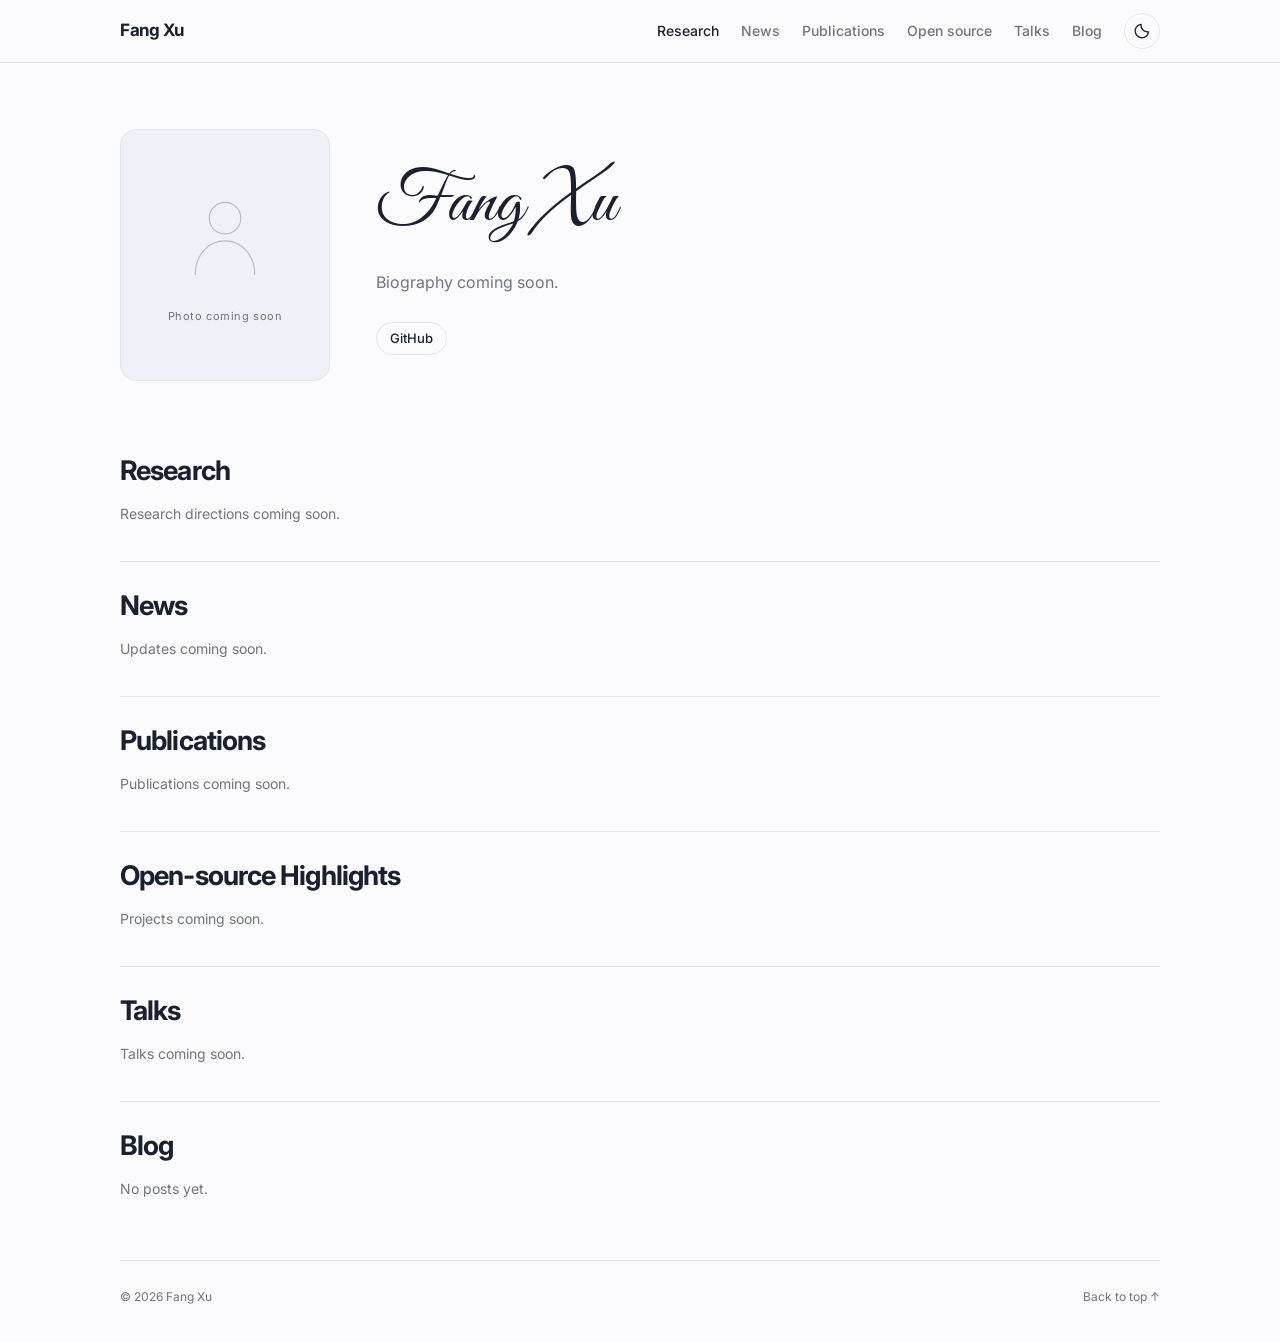
==== index.html @ f79395bf "Build Fang Xu personal homepage" ====
<!doctype html>
<html lang="en" data-theme="light">
<head>
  <meta charset="utf-8">
  <meta name="viewport" content="width=device-width, initial-scale=1">
  <meta name="description" content="Fang Xu's personal homepage.">
  <meta name="color-scheme" content="light dark">
  <title>Fang Xu</title>
  <script>
    (() => {
      let saved;
      try { saved = localStorage.getItem('homepage-theme'); } catch {}
      const dark = saved ? saved === 'dark' : matchMedia('(prefers-color-scheme: dark)').matches;
      document.documentElement.dataset.theme = dark ? 'dark' : 'light';
    })();
  </script>
  <link rel="icon" type="image/svg+xml" href="favicon.svg">
  <link rel="preconnect" href="https://fonts.googleapis.com">
  <link rel="preconnect" href="https://fonts.gstatic.com" crossorigin>
  <link href="https://fonts.googleapis.com/css2?family=Great+Vibes&family=Inter:wght@400;500;600;700&display=swap" rel="stylesheet">
  <link rel="stylesheet" href="styles.css">
  <script defer src="site.js"></script>
</head>
<body>
  <a class="skip-link" href="#main">Skip to content</a>
  <nav class="site-nav" aria-label="Main navigation">
    <div class="wrap nav-inner">
      <a class="brand" href="#about" data-name>Fang Xu</a>
      <div class="nav-links" id="nav-links">
        <a href="#research">Research</a>
        <a href="#news">News</a>
        <a href="#publications">Publications</a>
        <a href="#open-source">Open source</a>
        <a href="#talks">Talks</a>
        <a href="#blog">Blog</a>
      </div>
      <button class="icon-button theme-toggle" id="theme-toggle" type="button" aria-label="Switch to dark theme" aria-pressed="false">
        <svg class="moon" aria-hidden="true" viewBox="0 0 24 24"><path d="M20.8 13.2A8.9 8.9 0 0 1 10.7 3.1 9 9 0 1 0 20.8 13.2Z"/></svg>
        <svg class="sun" aria-hidden="true" viewBox="0 0 24 24"><circle cx="12" cy="12" r="4"/><path d="M12 2v2m0 16v2M2 12h2m16 0h2M4.9 4.9l1.4 1.4m11.4 11.4 1.4 1.4M4.9 19.1l1.4-1.4M17.7 6.3l1.4-1.4"/></svg>
      </button>
      <button class="icon-button menu-toggle" id="menu-toggle" type="button" aria-label="Open navigation" aria-expanded="false" aria-controls="nav-links">
        <svg aria-hidden="true" viewBox="0 0 24 24"><path d="M4 6h16M4 12h16M4 18h16"/></svg>
      </button>
    </div>
  </nav>

  <main class="wrap" id="main">
    <header class="hero" id="about">
      <div class="portrait" id="portrait">
        <div class="portrait-placeholder" id="portrait-placeholder" role="img" aria-label="Profile photo placeholder">
          <svg viewBox="0 0 100 120" aria-hidden="true"><circle cx="50" cy="39" r="18"/><path d="M16 104c0-23 15-39 34-39s34 16 34 39"/></svg>
          <span>Photo coming soon</span>
        </div>
      </div>
      <div class="hero-copy">
        <div class="name-row">
          <h1 data-name>Fang Xu</h1>
          <span class="name-chinese" id="name-chinese" lang="zh-CN" hidden></span>
        </div>
        <p class="tagline" id="tagline" hidden></p>
        <div class="biography" id="biography"><p class="muted">Biography coming soon.</p></div>
        <div class="profile-links" id="profile-links" aria-label="Profile links">
          <a class="pill" href="https://github.com/Freddy-Hexas" target="_blank" rel="noopener noreferrer">GitHub <span aria-hidden="true">↗</span></a>
        </div>
      </div>
    </header>

    <section class="section" id="research" aria-labelledby="research-title">
      <h2 id="research-title">Research</h2>
      <div class="research-grid" id="research-content"><p class="empty-state">Research directions coming soon.</p></div>
    </section>

    <section class="section" id="news" aria-labelledby="news-title">
      <h2 id="news-title">News</h2>
      <div id="news-content"><p class="empty-state">Updates coming soon.</p></div>
    </section>

    <section class="section" id="publications" aria-labelledby="publications-title">
      <h2 id="publications-title">Publications</h2>
      <div id="publications-content"><p class="empty-state">Publications coming soon.</p></div>
    </section>

    <section class="section" id="open-source" aria-labelledby="open-source-title">
      <h2 id="open-source-title">Open-source Highlights</h2>
      <div id="open-source-content"><p class="empty-state">Projects coming soon.</p></div>
    </section>

    <section class="section" id="talks" aria-labelledby="talks-title">
      <h2 id="talks-title">Talks</h2>
      <div id="talks-content"><p class="empty-state">Talks coming soon.</p></div>
    </section>

    <section class="section" id="blog" aria-labelledby="blog-title">
      <h2 id="blog-title">Blog</h2>
      <div id="blog-content"><p class="empty-state">No posts yet.</p></div>
    </section>
    <noscript><p class="empty-state">Enable JavaScript to load the latest homepage content.</p></noscript>
    <p class="content-error" id="content-error" role="status" hidden>Content is temporarily unavailable. Please try again later.</p>
  </main>

  <footer class="wrap site-footer">
    <p>© <span id="year">2026</span> <span data-name>Fang Xu</span></p>
    <a href="#about" class="back-to-top">Back to top <span aria-hidden="true">↑</span></a>
  </footer>
</body>
</html>
---- styles.css ----
:root {
  color-scheme: light;
  --background: #fbfbfe;
  --surface: #ffffff;
  --text: #1b2030;
  --muted: #717580;
  --line: #e3e5ed;
  --accent: #4c50b8;
  --soft: #f0f0f8;
  --nav-background: rgb(251 251 254 / 95%);
  --radius: 16px;
  font-family: Inter, -apple-system, BlinkMacSystemFont, "Segoe UI", "PingFang SC", "Microsoft YaHei", sans-serif;
  font-synthesis: none;
}
:root[data-theme="dark"] {
  color-scheme: dark;
  --background: #141720;
  --surface: #1b1f2b;
  --text: #eceef7;
  --muted: #a3a8b9;
  --line: #303544;
  --accent: #b2b5ff;
  --soft: #232738;
  --nav-background: rgb(20 23 32 / 95%);
}
* { box-sizing: border-box; }
html { scroll-behavior: smooth; scroll-padding-top: 100px; }
body { margin: 0; background: var(--background); color: var(--text); font-size: 16px; line-height: 1.75; -webkit-font-smoothing: antialiased; }
[hidden] { display: none !important; }
button, a { -webkit-tap-highlight-color: transparent; }
a { color: var(--accent); text-decoration: none; text-underline-offset: 4px; }
a:hover { text-decoration: underline; }
a, button, summary { touch-action: manipulation; }
a:focus-visible, button:focus-visible, summary:focus-visible { outline: 3px solid var(--accent); outline-offset: 5px; border-radius: 4px; }
button { font: inherit; }
svg { display: block; }
.wrap { width: min(1040px, calc(100% - 56px)); margin-inline: auto; }
.muted { color: var(--muted); }
.skip-link { position: fixed; z-index: 100; top: 12px; left: 12px; transform: translateY(-160%); padding: 8px 16px; background: var(--surface); border: 1px solid var(--line); }
.skip-link:focus { transform: translateY(0); }
.site-nav { position: sticky; top: 0; z-index: 10; background: var(--nav-background); border-bottom: 1px solid var(--line); backdrop-filter: blur(16px); }
.nav-inner { display: flex; gap: 22px; align-items: center; min-height: 62px; }
.brand { margin-right: auto; color: var(--text); font-weight: 700; font-size: 17px; letter-spacing: -.5px; white-space: nowrap; }
.brand:hover { text-decoration: none; color: var(--accent); }
.nav-links { display: flex; align-items: center; gap: 22px; }
.nav-links a { color: var(--muted); font-size: 14px; font-weight: 500; white-space: nowrap; }
.nav-links a:hover, .nav-links a[aria-current="location"] { color: var(--text); }
.icon-button { display: inline-grid; place-items: center; flex-shrink: 0; width: 36px; height: 36px; padding: 8px; border: 1px solid var(--line); border-radius: 50%; color: var(--text); background: transparent; cursor: pointer; }
.icon-button:hover { background: var(--soft); }
.icon-button svg { width: 18px; height: 18px; fill: none; stroke: currentColor; stroke-width: 1.7; stroke-linecap: round; stroke-linejoin: round; }
.theme-toggle .sun, [data-theme="dark"] .theme-toggle .moon { display: none; }
[data-theme="dark"] .theme-toggle .sun { display: block; }
.menu-toggle { display: none; }
.hero { display: grid; grid-template-columns: 210px minmax(0, 1fr); gap: 46px; align-items: center; padding-block: 66px 72px; }
.portrait { width: 210px; aspect-ratio: 5 / 6; border-radius: var(--radius); overflow: hidden; background: var(--soft); border: 1px solid var(--line); }
.portrait img { display: block; width: 100%; height: 100%; object-fit: cover; }
.portrait-placeholder { height: 100%; display: flex; flex-direction: column; align-items: center; justify-content: center; gap: 18px; color: var(--muted); }
.portrait-placeholder svg { width: 88px; height: 105px; fill: none; stroke: currentColor; stroke-width: 1.25; opacity: .45; }
.portrait-placeholder span { font-size: 11px; letter-spacing: .05em; }
.hero-copy { min-width: 0; }
.name-row { display: flex; align-items: baseline; gap: 22px; flex-wrap: wrap; }
h1 { font-family: "Great Vibes", "Snell Roundhand", "Apple Chancery", cursive; font-size: clamp(48px, 5.5vw, 72px); font-weight: 400; line-height: 1.4; margin: 0 0 14px; overflow-wrap: anywhere; }
.name-chinese { font-size: 21px; font-weight: 600; letter-spacing: .15em; color: var(--muted); }
.tagline { margin: 0 0 16px; font-weight: 500; }
.biography p { margin: 0 0 16px; overflow-wrap: anywhere; }
.biography p:last-child { margin-bottom: 0; }
.profile-links { display: flex; flex-wrap: wrap; gap: 9px; margin-top: 26px; }
.pill { display: inline-flex; align-items: center; gap: 9px; padding: 4px 13px; border: 1px solid var(--line); border-radius: 100px; color: var(--text); font-size: 13px; font-weight: 500; }
.pill:hover { text-decoration: none; border-color: var(--accent); color: var(--accent); background: var(--surface); }
.pill span { color: var(--muted); font-size: 13px; }
.section { padding: 26px 0 34px; border-bottom: 1px solid var(--line); scroll-margin-top: 10px; }
.section:first-of-type { padding-top: 0; }
.section:last-of-type { border-bottom: 0; padding-bottom: 58px; }
h2 { margin: 0 0 13px; font-size: 27px; letter-spacing: -.9px; line-height: 1.35; font-weight: 700; }
h3 { font-size: 17px; font-weight: 600; line-height: 1.5; margin: 0 0 7px; letter-spacing: -.25px; overflow-wrap: anywhere; }
h3 a { color: var(--text); }
h3 a:hover { color: var(--accent); }
p { margin-top: 0; }
.empty-state { margin: 0; color: var(--muted); font-size: 14px; }
.research-grid { display: grid; grid-template-columns: repeat(3, minmax(0, 1fr)); gap: 16px; }
.research-grid > .empty-state { grid-column: 1 / -1; }
.research-area { border: 1px solid var(--line); border-top: 2px solid var(--accent); background: var(--surface); border-radius: 12px; padding: 20px; }
.research-area p { color: var(--muted); font-size: 14px; margin: 0; }
.timeline { display: grid; gap: 13px; margin: 0; padding: 5px 0 0; list-style: none; }
.timeline li { display: grid; grid-template-columns: 83px minmax(0, 1fr); gap: 22px; font-size: 14px; }
.entry-date { color: var(--muted); font-variant-numeric: tabular-nums; white-space: nowrap; }
.timeline p { margin: 0; overflow-wrap: anywhere; }
.earlier-news { margin-top: 17px; font-size: 13px; }
.earlier-news summary { color: var(--accent); cursor: pointer; width: fit-content; }
.earlier-news .timeline { padding-top: 14px; }
.entry { padding-block: 20px; border-bottom: 1px solid var(--line); }
.entry:first-child { padding-top: 5px; }
.entry:last-child { border-bottom: 0; padding-bottom: 0; }
.entry p { margin: 4px 0 0; font-size: 14px; overflow-wrap: anywhere; }
.entry .venue { color: var(--accent); font-weight: 500; }
.entry .description, .entry .authors { color: var(--muted); }
.entry-links { display: flex; flex-wrap: wrap; gap: 14px; margin-top: 9px; font-size: 13px; font-weight: 500; }
.post-title { font-size: 15px; }
.content-error { color: var(--muted); padding: 16px 0; }
.site-footer { display: flex; justify-content: space-between; align-items: center; gap: 20px; padding-block: 25px 35px; border-top: 1px solid var(--line); color: var(--muted); font-size: 12px; }
.site-footer p { margin: 0; }
.back-to-top { color: var(--muted); white-space: nowrap; }
@media (max-width: 900px) {
  .nav-inner { gap: 15px; }
  .nav-links { gap: 15px; }
  .nav-links a { font-size: 12px; }
  .hero { gap: 32px; }
}
@media (max-width: 720px) {
  .wrap { width: calc(100% - 40px); }
  .nav-inner { min-height: 60px; gap: 10px; }
  .menu-toggle { display: grid; }
  .nav-links { display: none; position: absolute; top: 60px; left: 0; right: 0; padding: 16px 20px 20px; background: var(--background); border-bottom: 1px solid var(--line); grid-template-columns: repeat(2, minmax(0, 1fr)); gap: 5px 20px; }
  .nav-links[data-open="true"] { display: grid; }
  .nav-links a { padding: 9px 0; font-size: 14px; }
  .hero { padding-block: 42px 48px; grid-template-columns: 140px minmax(0, 1fr); gap: 26px; align-items: start; }
  .portrait { width: 140px; }
  .portrait-placeholder { gap: 8px; }
  .portrait-placeholder svg { width: 60px; height: 72px; }
  .portrait-placeholder span { font-size: 9px; }
  h1 { font-size: 48px; margin-bottom: 5px; line-height: 1.25; }
  .biography p, .tagline { font-size: 14px; }
  .name-chinese { font-size: 17px; margin-bottom: 8px; }
  .profile-links { margin-top: 18px; }
  h2 { font-size: 24px; }
  .research-grid { grid-template-columns: 1fr; }
}
@media (max-width: 480px) {
  .hero { grid-template-columns: 1fr; gap: 24px; }
  .portrait { width: 145px; }
  h1 { font-size: 57px; }
  .section { padding-block: 25px 30px; }
  .timeline li { grid-template-columns: 68px minmax(0, 1fr); gap: 14px; }
  .site-footer { font-size: 11px; gap: 12px; }
}
@media (prefers-reduced-motion: reduce) {
  html { scroll-behavior: auto; }
}
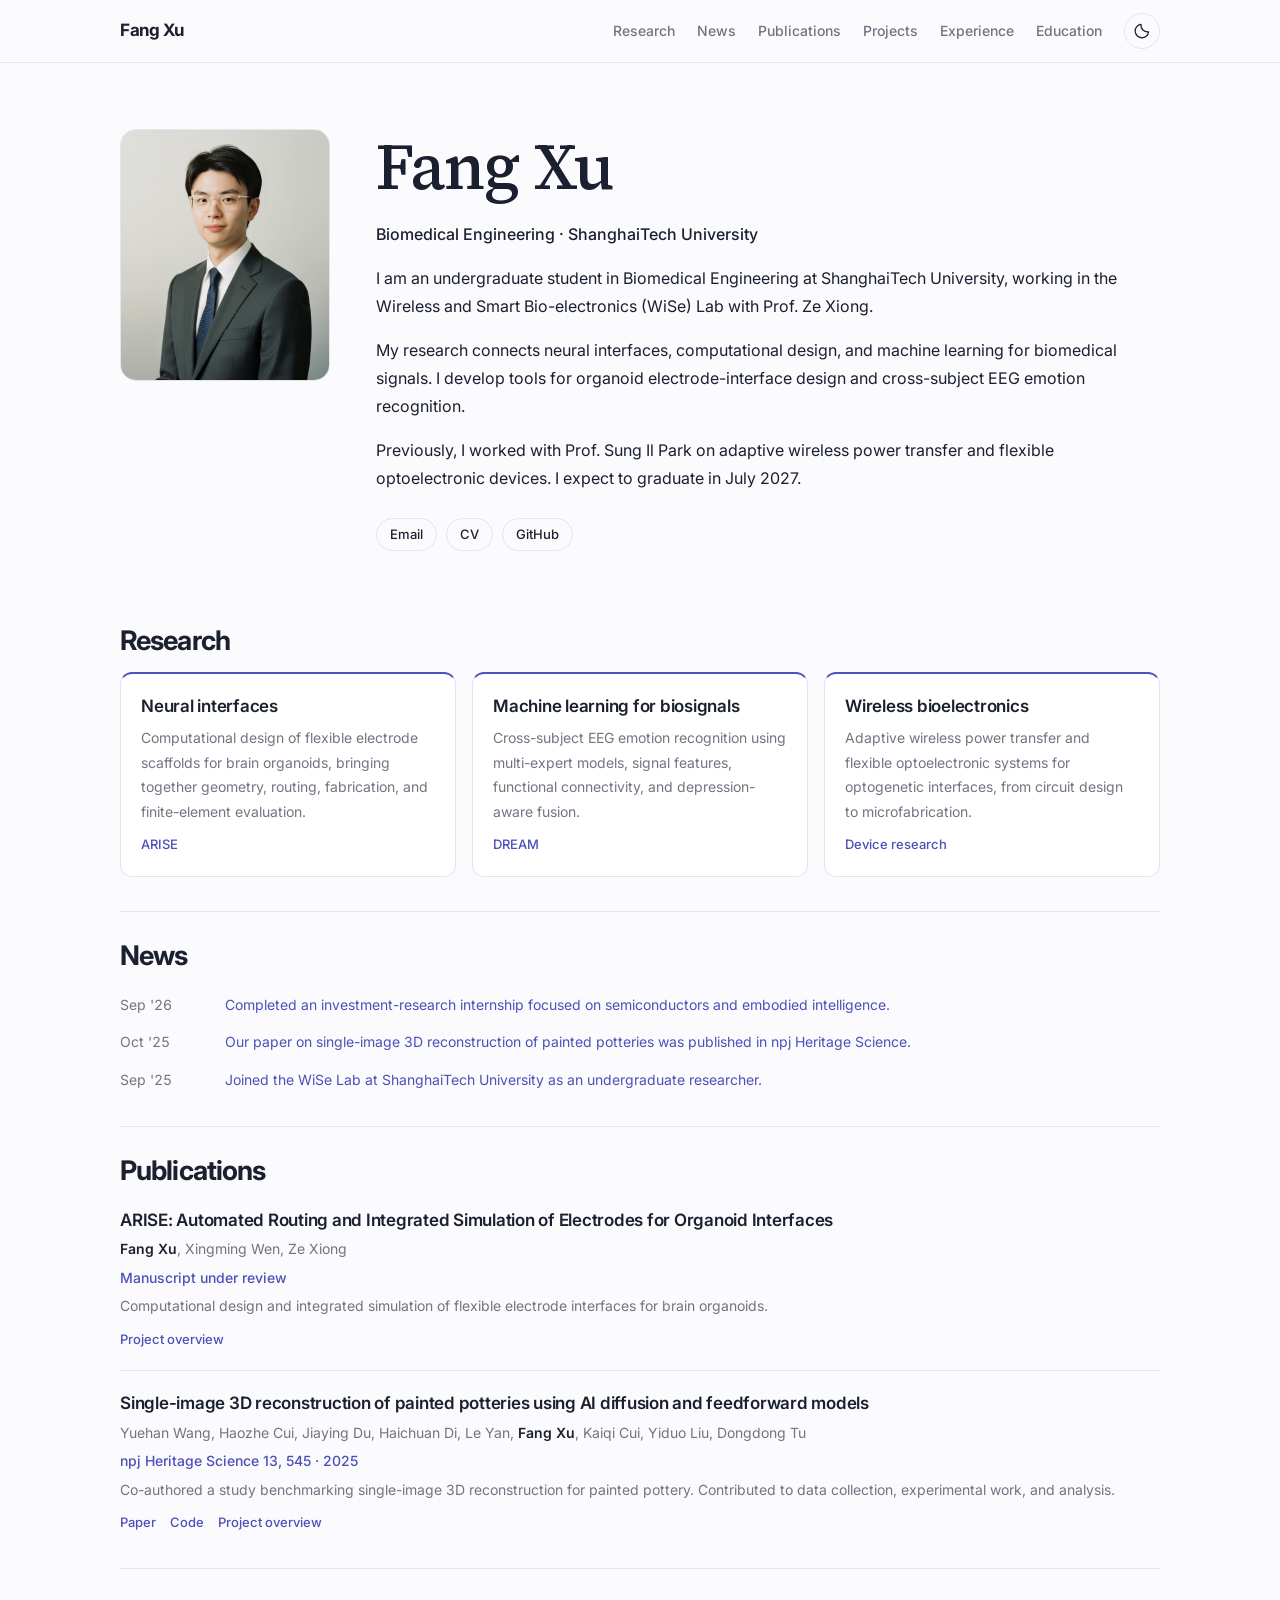
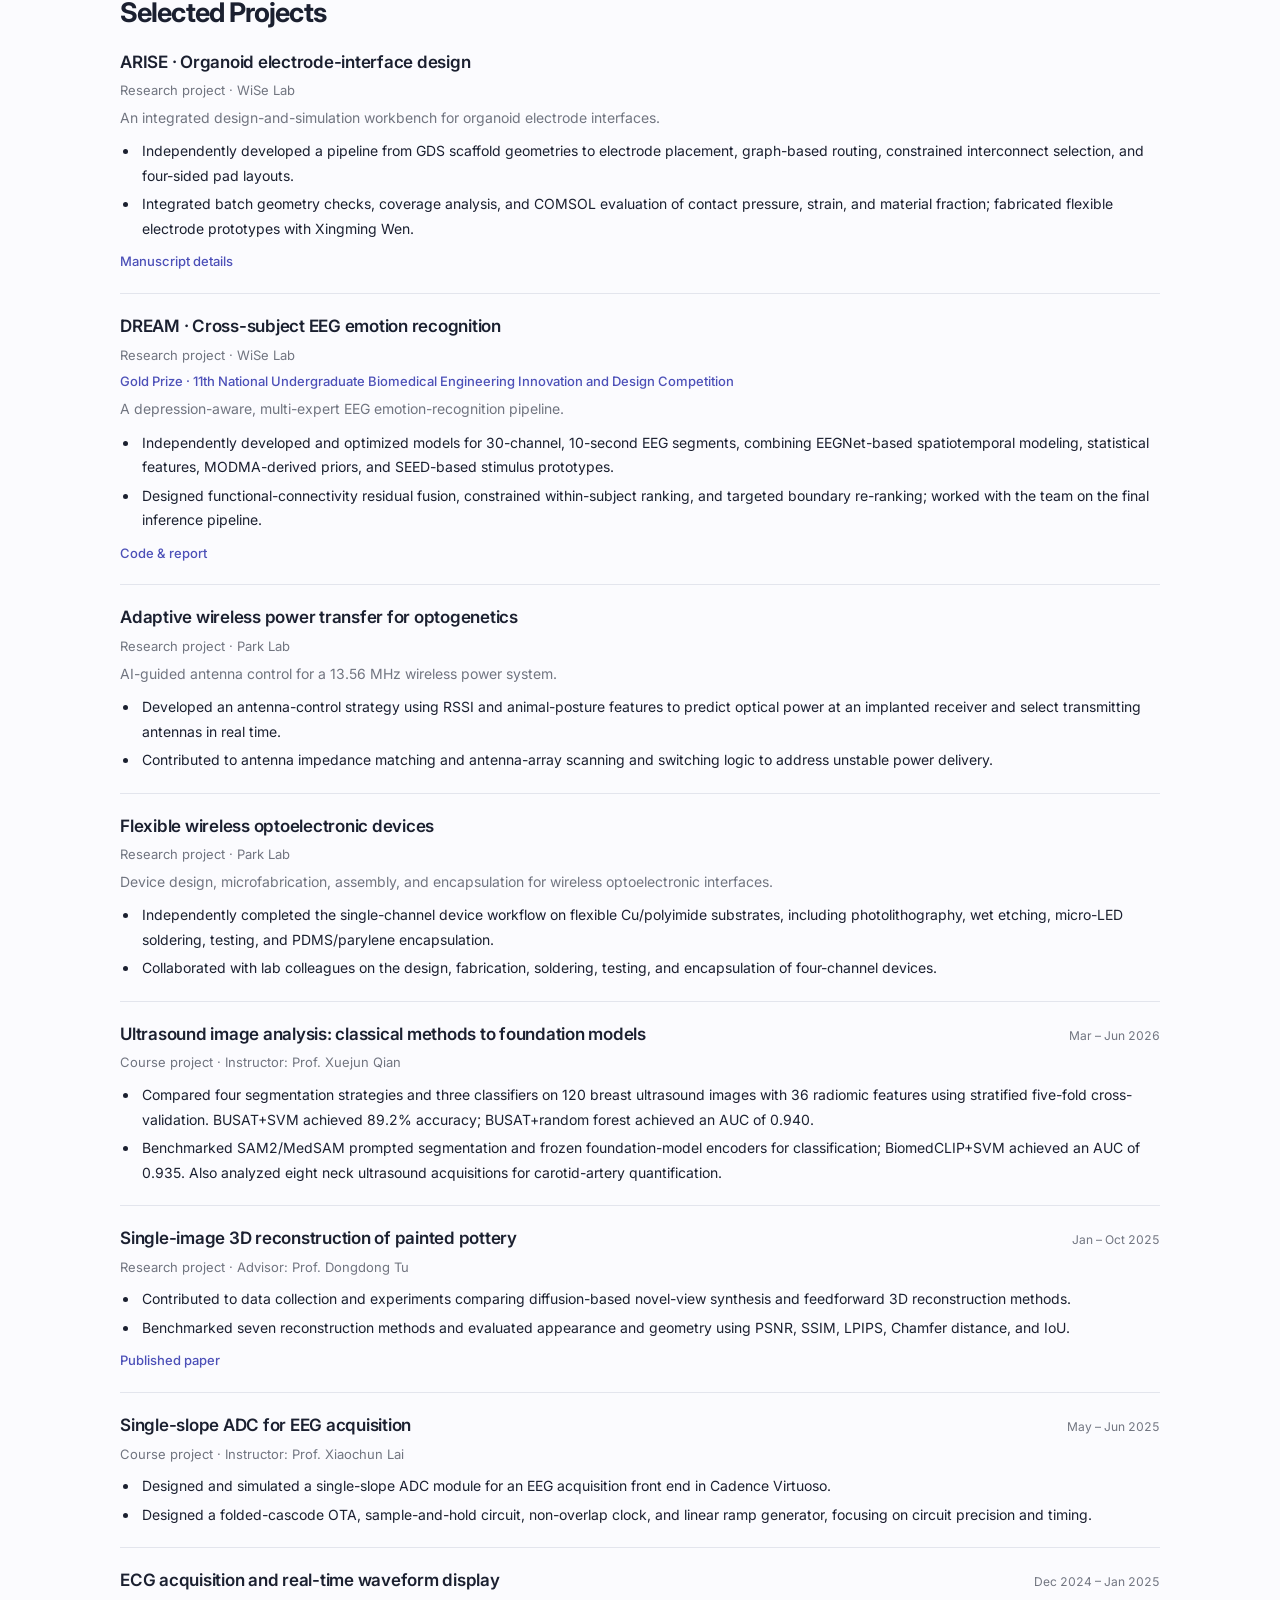
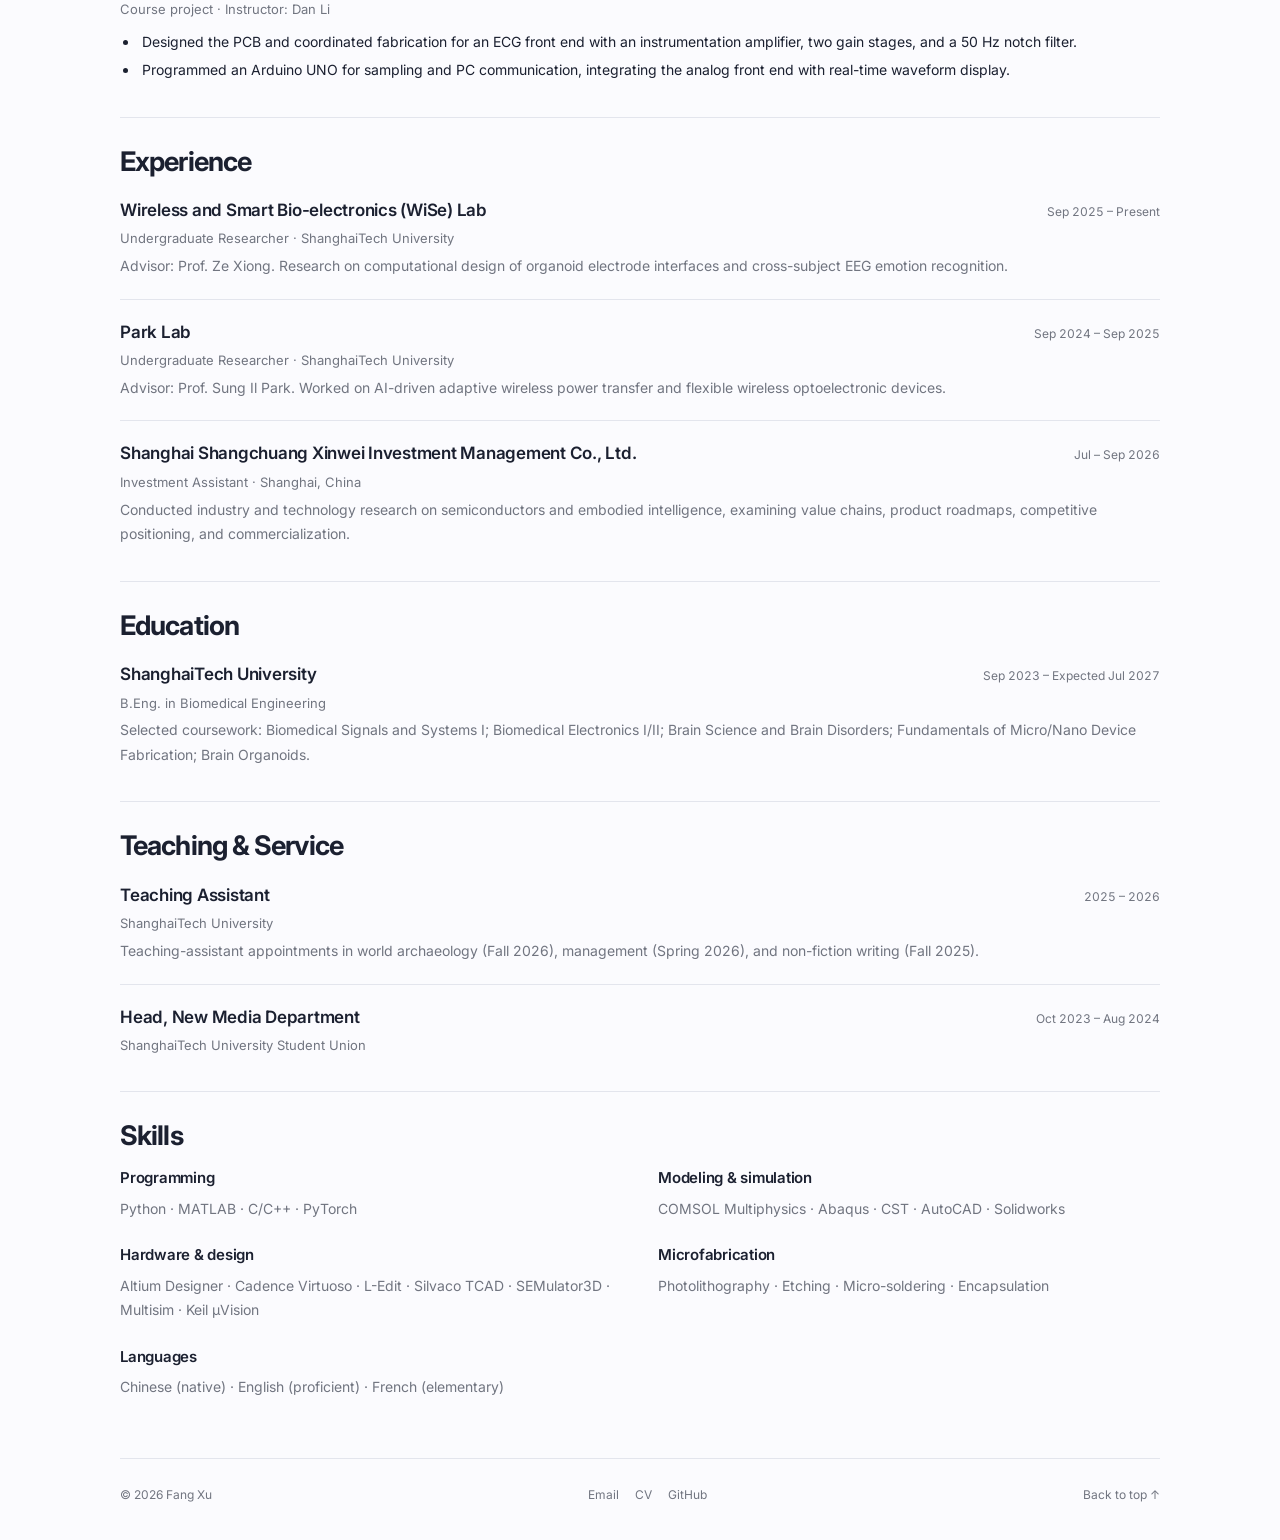
==== commit 6eeb1eda: "Populate academic homepage with portrait and CV" ====
--- a/index.html
+++ b/index.html
@@ -3,7 +3,12 @@
 <head>
   <meta charset="utf-8">
   <meta name="viewport" content="width=device-width, initial-scale=1">
-  <meta name="description" content="Fang Xu's personal homepage.">
+  <meta name="description" content="Fang Xu is a biomedical engineering undergraduate at ShanghaiTech University, working on neural interfaces, computational design, and machine learning for biomedical signals.">
+  <meta name="author" content="Fang Xu">
+  <meta property="og:title" content="Fang Xu · Biomedical Engineering">
+  <meta property="og:description" content="Neural interfaces, computational design, and machine learning for biomedical signals. ShanghaiTech University.">
+  <meta property="og:image" content="https://freddy-hexas.github.io/assets/portrait.jpg">
+  <meta property="og:type" content="website">
   <meta name="color-scheme" content="light dark">
   <title>Fang Xu</title>
   <script>
@@ -15,9 +20,10 @@
     })();
   </script>
   <link rel="icon" type="image/svg+xml" href="favicon.svg">
+  <link rel="preload" href="assets/fonts/source-serif-4-latin-500.woff2" as="font" type="font/woff2" crossorigin>
   <link rel="preconnect" href="https://fonts.googleapis.com">
   <link rel="preconnect" href="https://fonts.gstatic.com" crossorigin>
-  <link href="https://fonts.googleapis.com/css2?family=Great+Vibes&family=Inter:wght@400;500;600;700&display=swap" rel="stylesheet">
+  <link href="https://fonts.googleapis.com/css2?family=Inter:wght@400;500;600;700&display=swap" rel="stylesheet">
   <link rel="stylesheet" href="styles.css">
   <script defer src="site.js"></script>
 </head>
@@ -30,9 +36,9 @@
         <a href="#research">Research</a>
         <a href="#news">News</a>
         <a href="#publications">Publications</a>
-        <a href="#open-source">Open source</a>
-        <a href="#talks">Talks</a>
-        <a href="#blog">Blog</a>
+        <a href="#projects">Projects</a>
+        <a href="#experience">Experience</a>
+        <a href="#education">Education</a>
       </div>
       <button class="icon-button theme-toggle" id="theme-toggle" type="button" aria-label="Switch to dark theme" aria-pressed="false">
         <svg class="moon" aria-hidden="true" viewBox="0 0 24 24"><path d="M20.8 13.2A8.9 8.9 0 0 1 10.7 3.1 9 9 0 1 0 20.8 13.2Z"/></svg>
@@ -47,19 +53,22 @@
   <main class="wrap" id="main">
     <header class="hero" id="about">
       <div class="portrait" id="portrait">
-        <div class="portrait-placeholder" id="portrait-placeholder" role="img" aria-label="Profile photo placeholder">
-          <svg viewBox="0 0 100 120" aria-hidden="true"><circle cx="50" cy="39" r="18"/><path d="M16 104c0-23 15-39 34-39s34 16 34 39"/></svg>
-          <span>Photo coming soon</span>
-        </div>
+        <img src="assets/portrait.jpg" alt="Portrait of Fang Xu" width="420" height="504" fetchpriority="high" decoding="async">
       </div>
       <div class="hero-copy">
         <div class="name-row">
           <h1 data-name>Fang Xu</h1>
           <span class="name-chinese" id="name-chinese" lang="zh-CN" hidden></span>
         </div>
-        <p class="tagline" id="tagline" hidden></p>
-        <div class="biography" id="biography"><p class="muted">Biography coming soon.</p></div>
+        <p class="tagline" id="tagline">Biomedical Engineering · ShanghaiTech University</p>
+        <div class="biography" id="biography">
+          <p>I am an undergraduate student in Biomedical Engineering at ShanghaiTech University, working in the Wireless and Smart Bio-electronics (WiSe) Lab with Prof. Ze Xiong.</p>
+          <p>My research connects neural interfaces, computational design, and machine learning for biomedical signals. I develop tools for organoid electrode-interface design and cross-subject EEG emotion recognition.</p>
+          <p>Previously, I worked with Prof. Sung Il Park on adaptive wireless power transfer and flexible optoelectronic devices. I expect to graduate in July 2027.</p>
+        </div>
         <div class="profile-links" id="profile-links" aria-label="Profile links">
+          <a class="pill" href="mailto:xufang2023@shanghaitech.edu.cn">Email</a>
+          <a class="pill" href="assets/Fang-Xu-CV.pdf" target="_blank" rel="noopener noreferrer">CV</a>
           <a class="pill" href="https://github.com/Freddy-Hexas" target="_blank" rel="noopener noreferrer">GitHub <span aria-hidden="true">↗</span></a>
         </div>
       </div>
@@ -67,39 +76,50 @@
 
     <section class="section" id="research" aria-labelledby="research-title">
       <h2 id="research-title">Research</h2>
-      <div class="research-grid" id="research-content"><p class="empty-state">Research directions coming soon.</p></div>
+      <div class="research-grid" id="research-content"></div>
     </section>
 
     <section class="section" id="news" aria-labelledby="news-title">
       <h2 id="news-title">News</h2>
-      <div id="news-content"><p class="empty-state">Updates coming soon.</p></div>
+      <div id="news-content"></div>
     </section>
 
     <section class="section" id="publications" aria-labelledby="publications-title">
       <h2 id="publications-title">Publications</h2>
-      <div id="publications-content"><p class="empty-state">Publications coming soon.</p></div>
+      <div id="publications-content"></div>
     </section>
 
-    <section class="section" id="open-source" aria-labelledby="open-source-title">
-      <h2 id="open-source-title">Open-source Highlights</h2>
-      <div id="open-source-content"><p class="empty-state">Projects coming soon.</p></div>
+    <section class="section" id="projects" aria-labelledby="projects-title">
+      <h2 id="projects-title">Selected Projects</h2>
+      <div id="projects-content"></div>
     </section>
 
-    <section class="section" id="talks" aria-labelledby="talks-title">
-      <h2 id="talks-title">Talks</h2>
-      <div id="talks-content"><p class="empty-state">Talks coming soon.</p></div>
+    <section class="section" id="experience" aria-labelledby="experience-title">
+      <h2 id="experience-title">Experience</h2>
+      <div id="experience-content"></div>
     </section>
 
-    <section class="section" id="blog" aria-labelledby="blog-title">
-      <h2 id="blog-title">Blog</h2>
-      <div id="blog-content"><p class="empty-state">No posts yet.</p></div>
+    <section class="section" id="education" aria-labelledby="education-title">
+      <h2 id="education-title">Education</h2>
+      <div id="education-content"></div>
     </section>
-    <noscript><p class="empty-state">Enable JavaScript to load the latest homepage content.</p></noscript>
+
+    <section class="section" id="service" aria-labelledby="service-title">
+      <h2 id="service-title">Teaching &amp; Service</h2>
+      <div id="service-content"></div>
+    </section>
+
+    <section class="section" id="skills" aria-labelledby="skills-title">
+      <h2 id="skills-title">Skills</h2>
+      <div class="skills-grid" id="skills-content"></div>
+    </section>
+    <noscript><p>See my <a href="assets/Fang-Xu-CV.pdf">academic CV</a> for complete research and experience details.</p></noscript>
     <p class="content-error" id="content-error" role="status" hidden>Content is temporarily unavailable. Please try again later.</p>
   </main>
 
   <footer class="wrap site-footer">
     <p>© <span id="year">2026</span> <span data-name>Fang Xu</span></p>
+    <div class="footer-links" id="footer-links" aria-label="Contact links"></div>
     <a href="#about" class="back-to-top">Back to top <span aria-hidden="true">↑</span></a>
   </footer>
 </body>
--- a/styles.css
+++ b/styles.css
@@ -1,3 +1,10 @@
+@font-face {
+  font-family: "Source Serif 4";
+  font-style: normal;
+  font-weight: 500;
+  font-display: swap;
+  src: url("assets/fonts/source-serif-4-latin-500.woff2") format("woff2");
+}
 :root {
   color-scheme: light;
   --background: #fbfbfe;
@@ -51,15 +58,15 @@
 .theme-toggle .sun, [data-theme="dark"] .theme-toggle .moon { display: none; }
 [data-theme="dark"] .theme-toggle .sun { display: block; }
 .menu-toggle { display: none; }
-.hero { display: grid; grid-template-columns: 210px minmax(0, 1fr); gap: 46px; align-items: center; padding-block: 66px 72px; }
+.hero { display: grid; grid-template-columns: 210px minmax(0, 1fr); gap: 46px; align-items: start; padding-block: 66px 72px; }
 .portrait { width: 210px; aspect-ratio: 5 / 6; border-radius: var(--radius); overflow: hidden; background: var(--soft); border: 1px solid var(--line); }
-.portrait img { display: block; width: 100%; height: 100%; object-fit: cover; }
+.portrait img { display: block; width: 100%; height: 100%; object-fit: cover; object-position: 50% 25%; }
 .portrait-placeholder { height: 100%; display: flex; flex-direction: column; align-items: center; justify-content: center; gap: 18px; color: var(--muted); }
 .portrait-placeholder svg { width: 88px; height: 105px; fill: none; stroke: currentColor; stroke-width: 1.25; opacity: .45; }
 .portrait-placeholder span { font-size: 11px; letter-spacing: .05em; }
 .hero-copy { min-width: 0; }
 .name-row { display: flex; align-items: baseline; gap: 22px; flex-wrap: wrap; }
-h1 { font-family: "Great Vibes", "Snell Roundhand", "Apple Chancery", cursive; font-size: clamp(48px, 5.5vw, 72px); font-weight: 400; line-height: 1.4; margin: 0 0 14px; overflow-wrap: anywhere; }
+h1 { font-family: "Source Serif 4", Georgia, "Times New Roman", serif; font-size: 64px; font-weight: 500; letter-spacing: -1px; line-height: 1.2; margin: 0 0 14px; overflow-wrap: anywhere; }
 .name-chinese { font-size: 21px; font-weight: 600; letter-spacing: .15em; color: var(--muted); }
 .tagline { margin: 0 0 16px; font-weight: 500; }
 .biography p { margin: 0 0 16px; overflow-wrap: anywhere; }
@@ -91,15 +98,35 @@
 .entry { padding-block: 20px; border-bottom: 1px solid var(--line); }
 .entry:first-child { padding-top: 5px; }
 .entry:last-child { border-bottom: 0; padding-bottom: 0; }
+.entry-heading { display: flex; align-items: baseline; justify-content: space-between; gap: 22px; }
+.entry-heading h3 { margin-bottom: 0; }
+.entry-period { flex-shrink: 0; color: var(--muted); font-size: 12px; font-variant-numeric: tabular-nums; }
 .entry p { margin: 4px 0 0; font-size: 14px; overflow-wrap: anywhere; }
+.entry .entry-role { font-size: 13px; color: var(--muted); }
 .entry .venue { color: var(--accent); font-weight: 500; }
+.entry .entry-highlight { color: var(--accent); font-size: 13px; font-weight: 500; }
 .entry .description, .entry .authors { color: var(--muted); }
+.entry .authors strong { color: var(--text); font-weight: 600; }
+.entry-bullets { margin: 9px 0 0; padding-left: 19px; font-size: 14px; }
+.entry-bullets li { padding-left: 3px; margin-top: 4px; overflow-wrap: anywhere; }
 .entry-links { display: flex; flex-wrap: wrap; gap: 14px; margin-top: 9px; font-size: 13px; font-weight: 500; }
+.skills-grid { display: grid; grid-template-columns: repeat(2, minmax(0, 1fr)); gap: 23px 36px; }
+.skill-item h3 { font-size: 15px; }
+.skill-item p { margin: 0; color: var(--muted); font-size: 14px; overflow-wrap: anywhere; }
 .post-title { font-size: 15px; }
 .content-error { color: var(--muted); padding: 16px 0; }
 .site-footer { display: flex; justify-content: space-between; align-items: center; gap: 20px; padding-block: 25px 35px; border-top: 1px solid var(--line); color: var(--muted); font-size: 12px; }
 .site-footer p { margin: 0; }
+.footer-links { display: flex; flex-wrap: wrap; gap: 16px; }
+.footer-links a { color: var(--muted); }
 .back-to-top { color: var(--muted); white-space: nowrap; }
+.scroll-reveal {
+  opacity: 0;
+  transform: translateY(32px) scale(.985);
+  transition: opacity 1s cubic-bezier(.2, .8, .2, 1), transform 1s cubic-bezier(.2, .8, .2, 1);
+  transition-delay: var(--reveal-delay, 0ms);
+}
+.scroll-reveal.is-visible { opacity: 1; transform: translateY(0) scale(1); }
 @media (max-width: 900px) {
   .nav-inner { gap: 15px; }
   .nav-links { gap: 15px; }
@@ -124,15 +151,20 @@
   .profile-links { margin-top: 18px; }
   h2 { font-size: 24px; }
   .research-grid { grid-template-columns: 1fr; }
+  .entry-heading { display: block; }
+  .entry-period { display: block; margin-top: 2px; }
+  .site-footer { flex-wrap: wrap; }
 }
 @media (max-width: 480px) {
   .hero { grid-template-columns: 1fr; gap: 24px; }
   .portrait { width: 145px; }
-  h1 { font-size: 57px; }
+  h1 { font-size: 54px; }
   .section { padding-block: 25px 30px; }
   .timeline li { grid-template-columns: 68px minmax(0, 1fr); gap: 14px; }
   .site-footer { font-size: 11px; gap: 12px; }
+  .skills-grid { grid-template-columns: 1fr; gap: 20px; }
 }
 @media (prefers-reduced-motion: reduce) {
   html { scroll-behavior: auto; }
+  .scroll-reveal { opacity: 1; transform: none; transition: none; }
 }
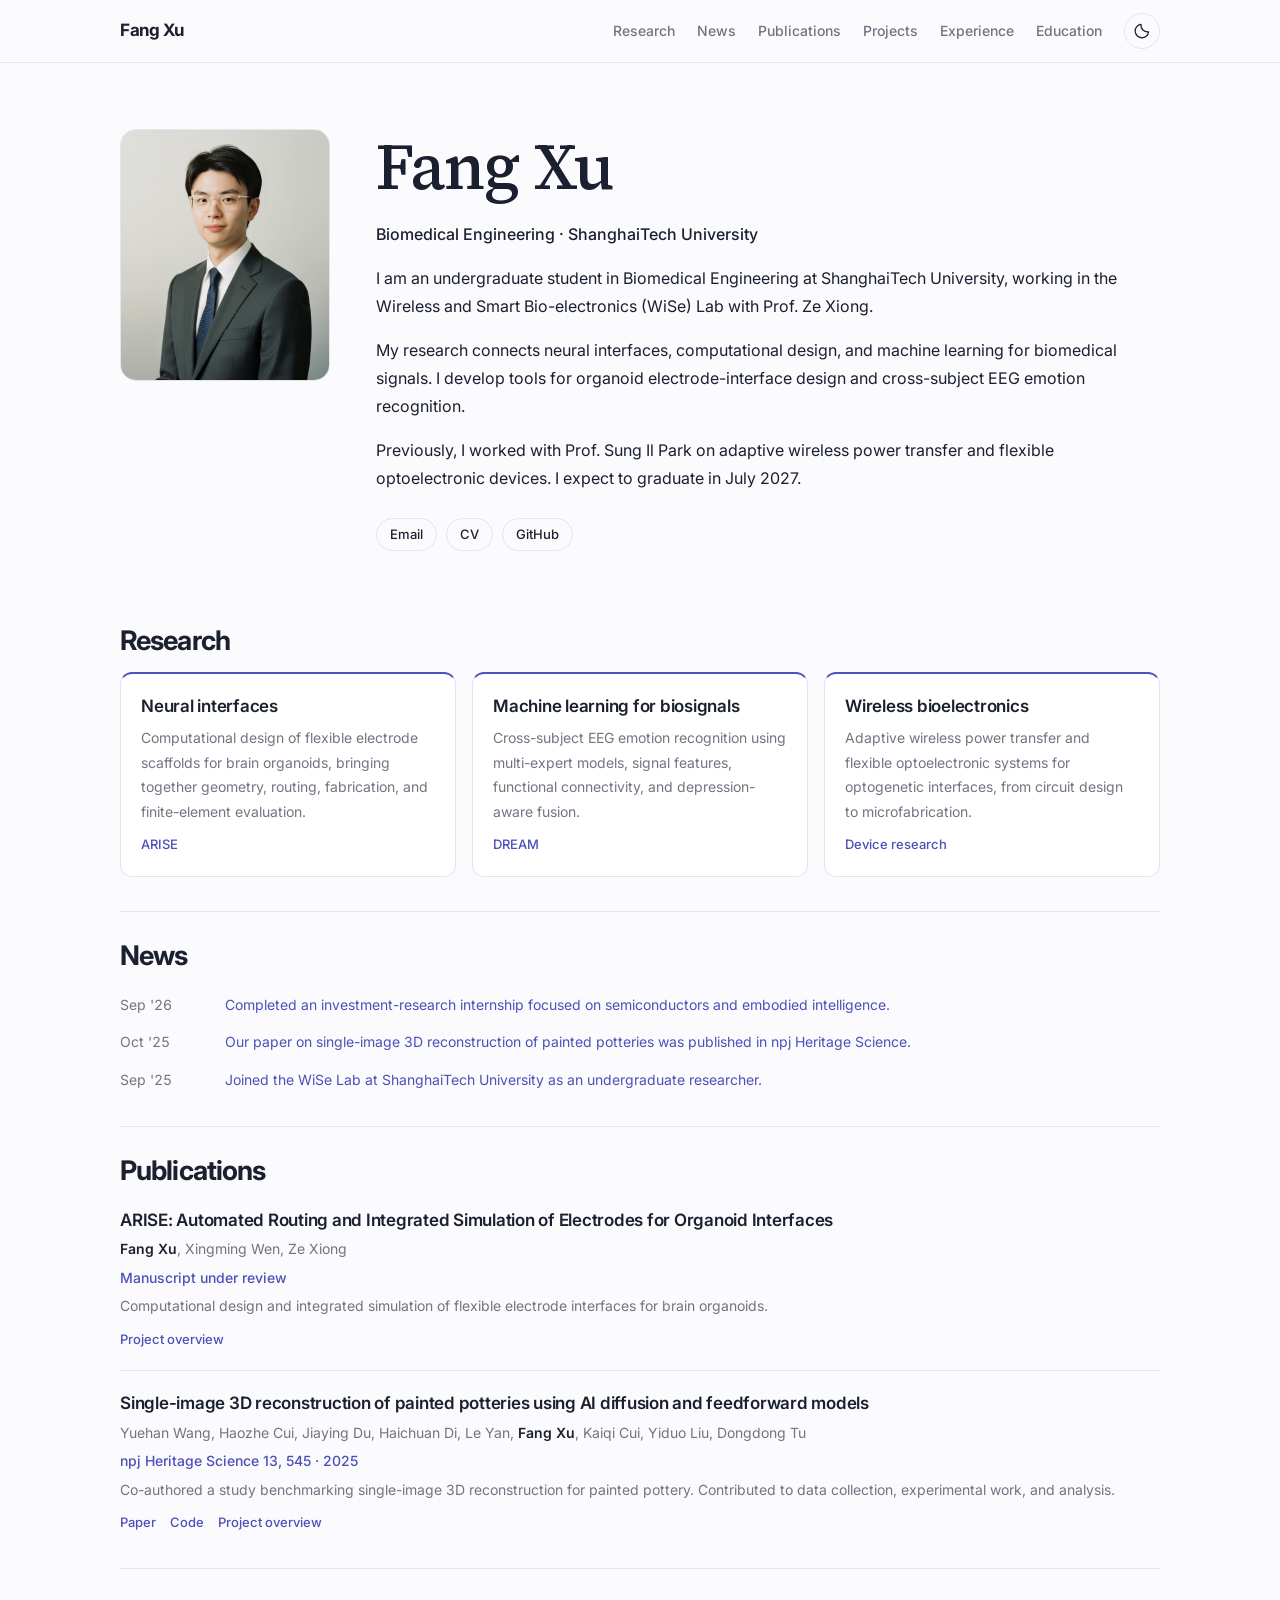
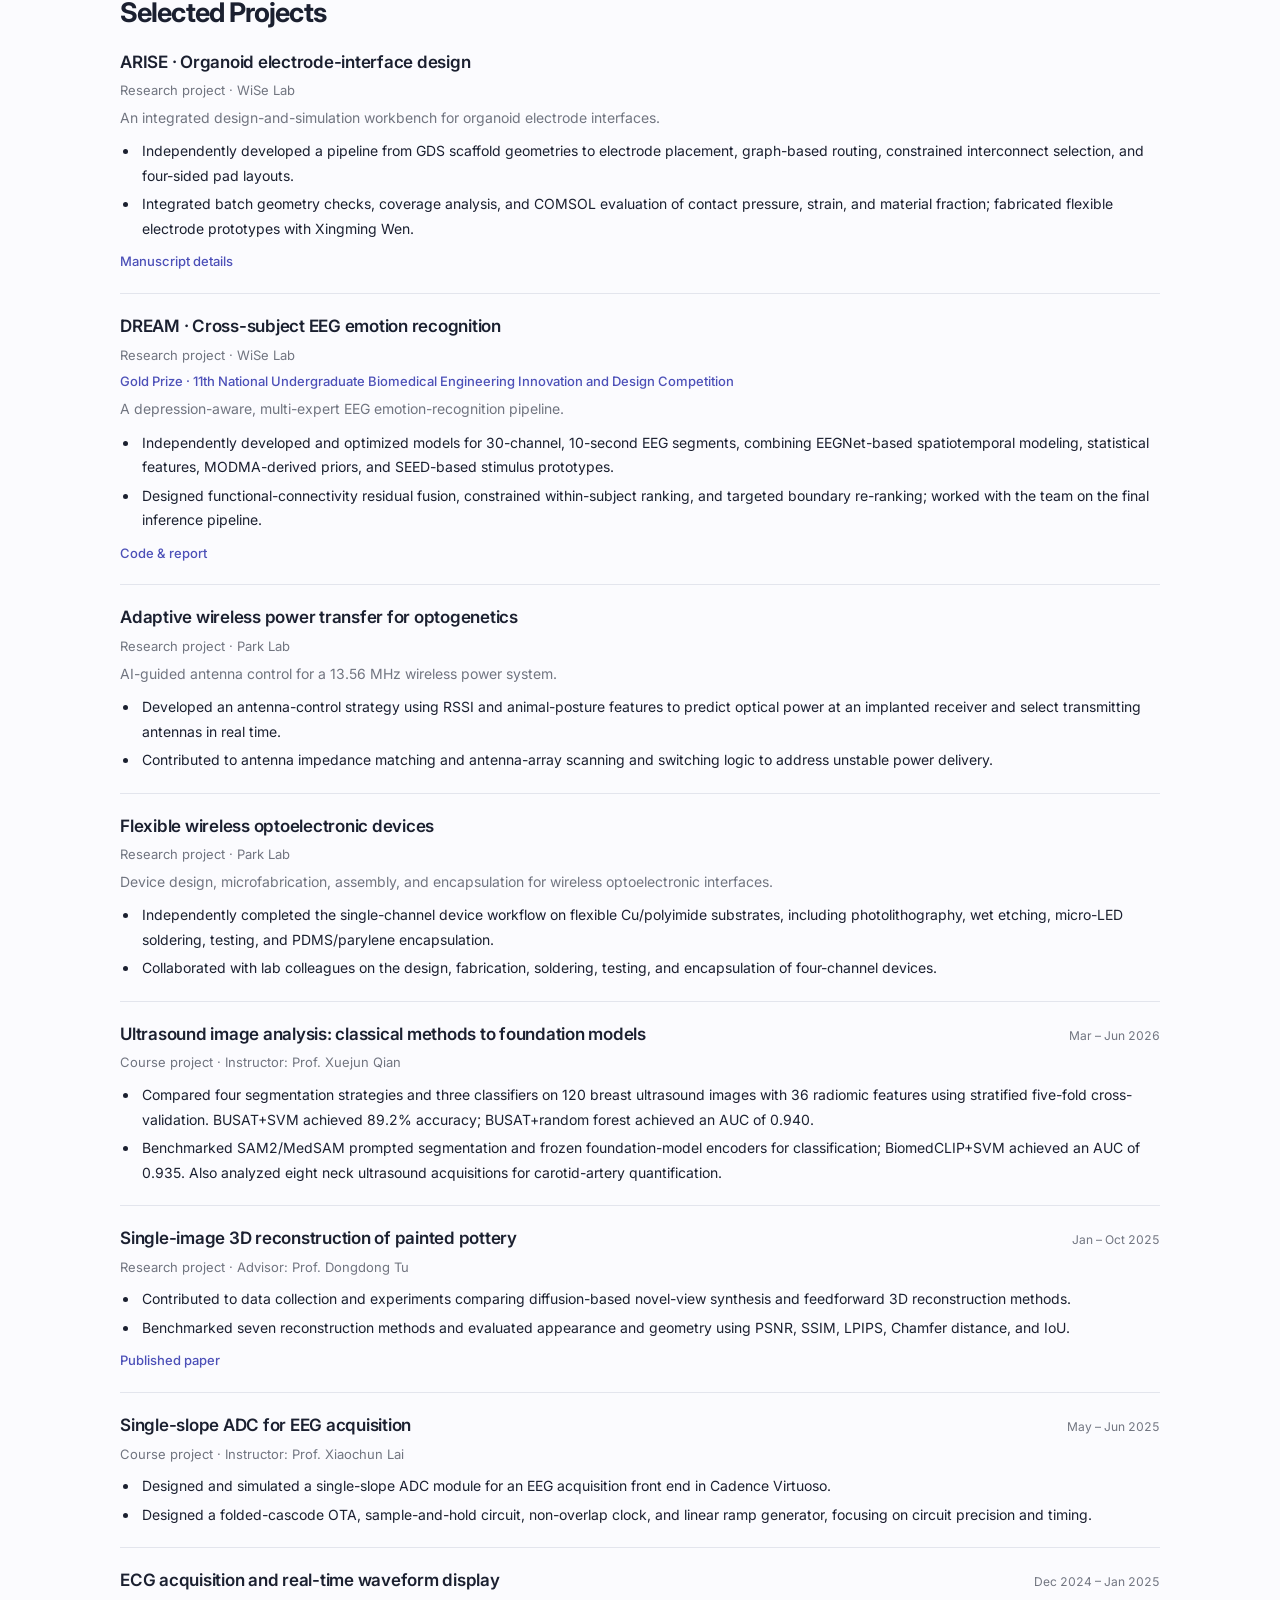
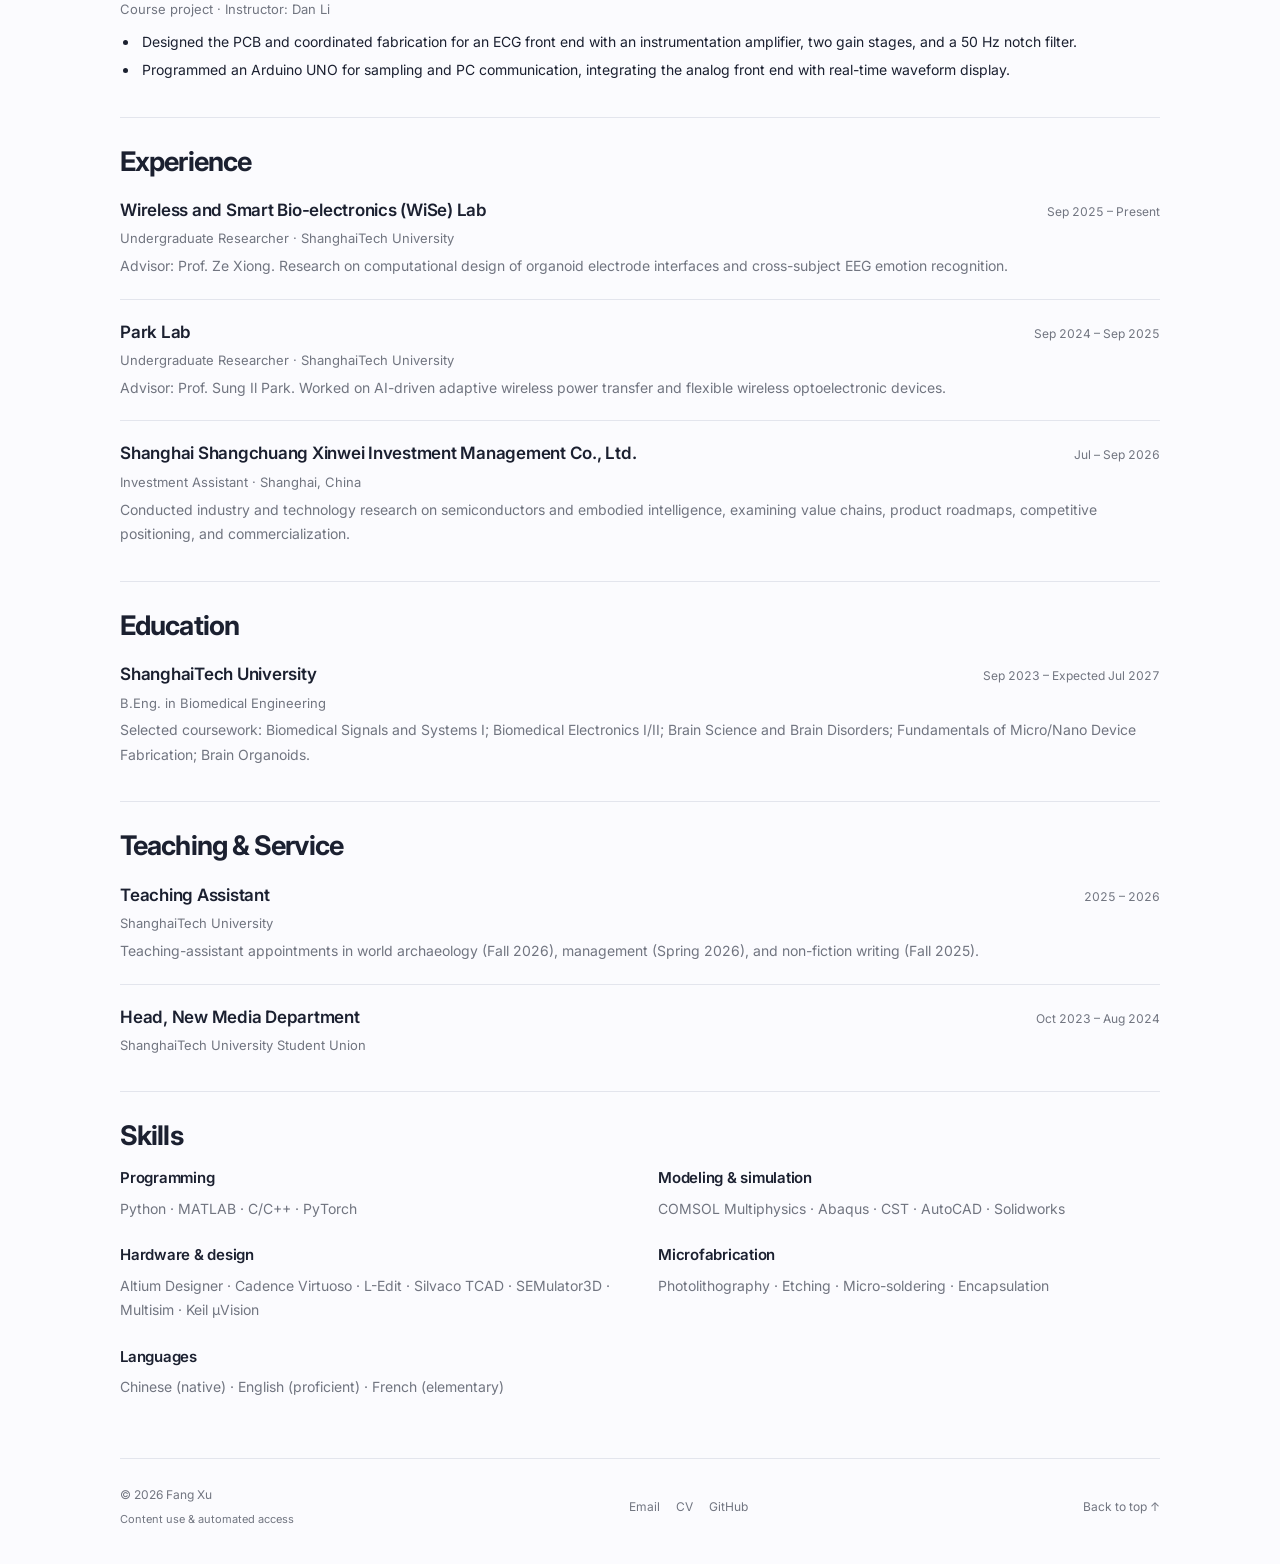
==== commit cf908f70: "Add automated-access policy and crawler opt-out" ====
--- a/index.html
+++ b/index.html
@@ -3,6 +3,7 @@
 <head>
   <meta charset="utf-8">
   <meta name="viewport" content="width=device-width, initial-scale=1">
+  <meta name="robots" content="noindex, nofollow, nosnippet, noimageindex">
   <meta name="description" content="Fang Xu is a biomedical engineering undergraduate at ShanghaiTech University, working on neural interfaces, computational design, and machine learning for biomedical signals.">
   <meta name="author" content="Fang Xu">
   <meta property="og:title" content="Fang Xu · Biomedical Engineering">
@@ -118,7 +119,10 @@
   </main>
 
   <footer class="wrap site-footer">
-    <p>© <span id="year">2026</span> <span data-name>Fang Xu</span></p>
+    <div class="footer-info">
+      <p>© <span id="year">2026</span> <span data-name>Fang Xu</span></p>
+      <a class="content-policy-link" href="content-use.html">Content use &amp; automated access</a>
+    </div>
     <div class="footer-links" id="footer-links" aria-label="Contact links"></div>
     <a href="#about" class="back-to-top">Back to top <span aria-hidden="true">↑</span></a>
   </footer>
--- a/styles.css
+++ b/styles.css
@@ -117,9 +117,18 @@
 .content-error { color: var(--muted); padding: 16px 0; }
 .site-footer { display: flex; justify-content: space-between; align-items: center; gap: 20px; padding-block: 25px 35px; border-top: 1px solid var(--line); color: var(--muted); font-size: 12px; }
 .site-footer p { margin: 0; }
+.footer-info { display: grid; gap: 5px; }
+.content-policy-link { color: var(--muted); font-size: 11px; }
 .footer-links { display: flex; flex-wrap: wrap; gap: 16px; }
 .footer-links a { color: var(--muted); }
 .back-to-top { color: var(--muted); white-space: nowrap; }
+.policy-main { max-width: 820px; padding-block: 50px 60px; }
+.policy-main h1 { font-family: inherit; font-size: 36px; font-weight: 600; line-height: 1.25; letter-spacing: -1px; margin-bottom: 12px; }
+.policy-date { color: var(--muted); font-size: 13px; margin-bottom: 30px; }
+.policy-main section { margin-top: 30px; }
+.policy-main h2 { font-size: 21px; letter-spacing: -.45px; margin-bottom: 10px; }
+.policy-main p { overflow-wrap: anywhere; }
+.policy-main code { font-size: .9em; }
 .scroll-reveal {
   opacity: 0;
   transform: translateY(32px) scale(.985);
@@ -156,6 +165,8 @@
   .site-footer { flex-wrap: wrap; }
 }
 @media (max-width: 480px) {
+  .policy-main { padding-block: 32px 42px; }
+  .policy-main h1 { font-size: 28px; }
   .hero { grid-template-columns: 1fr; gap: 24px; }
   .portrait { width: 145px; }
   h1 { font-size: 54px; }
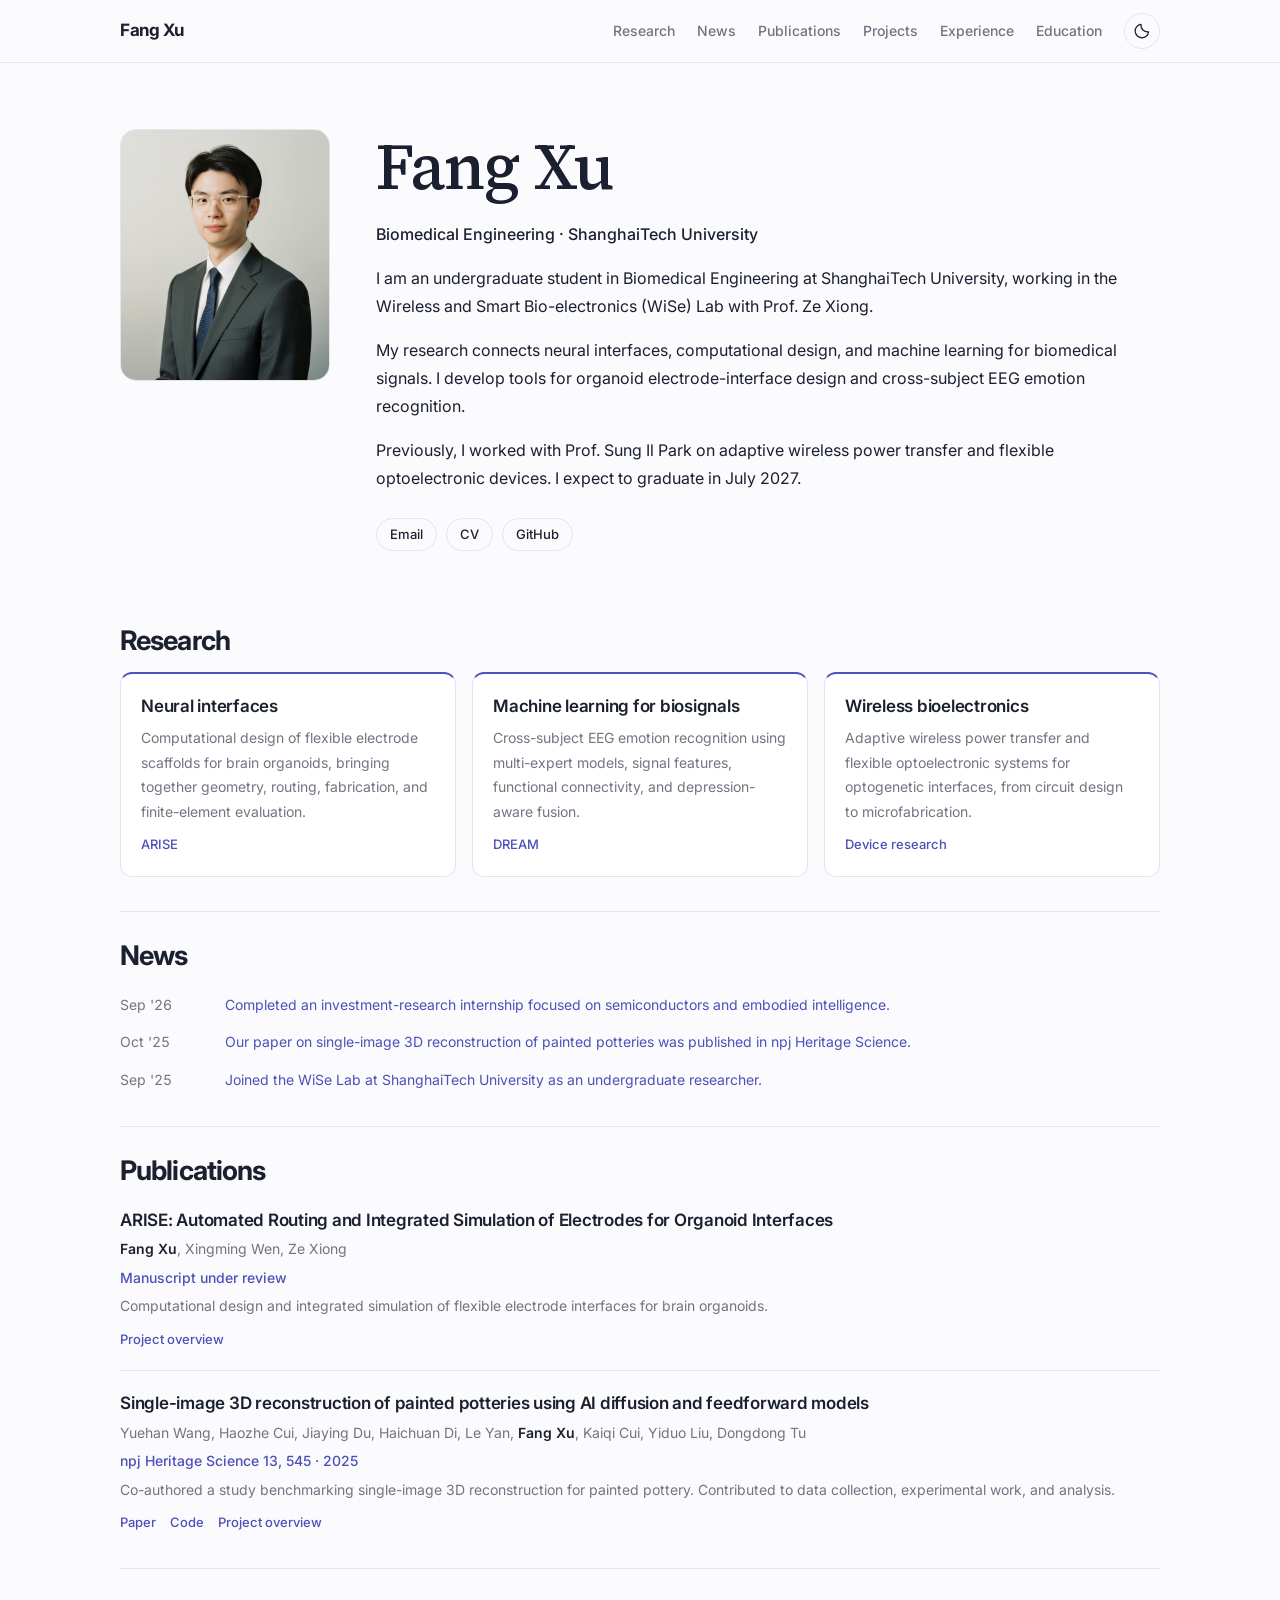
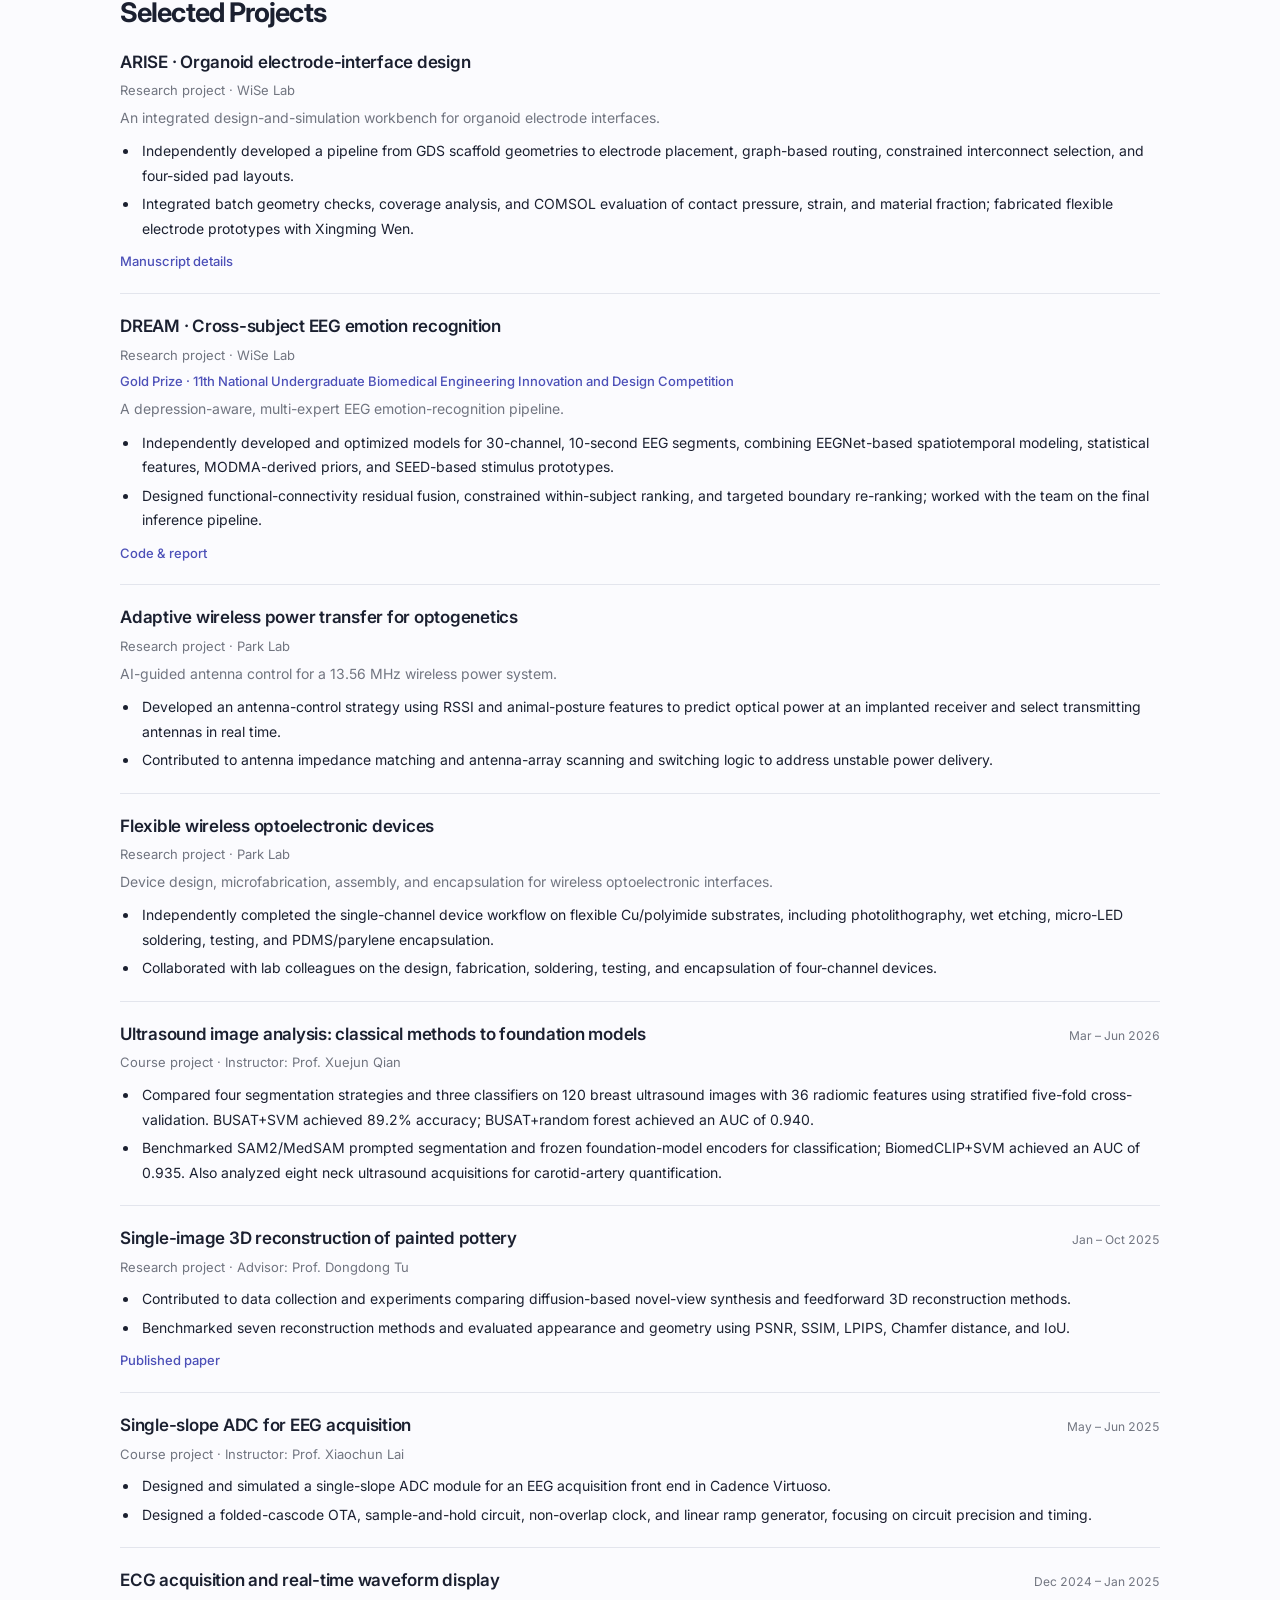
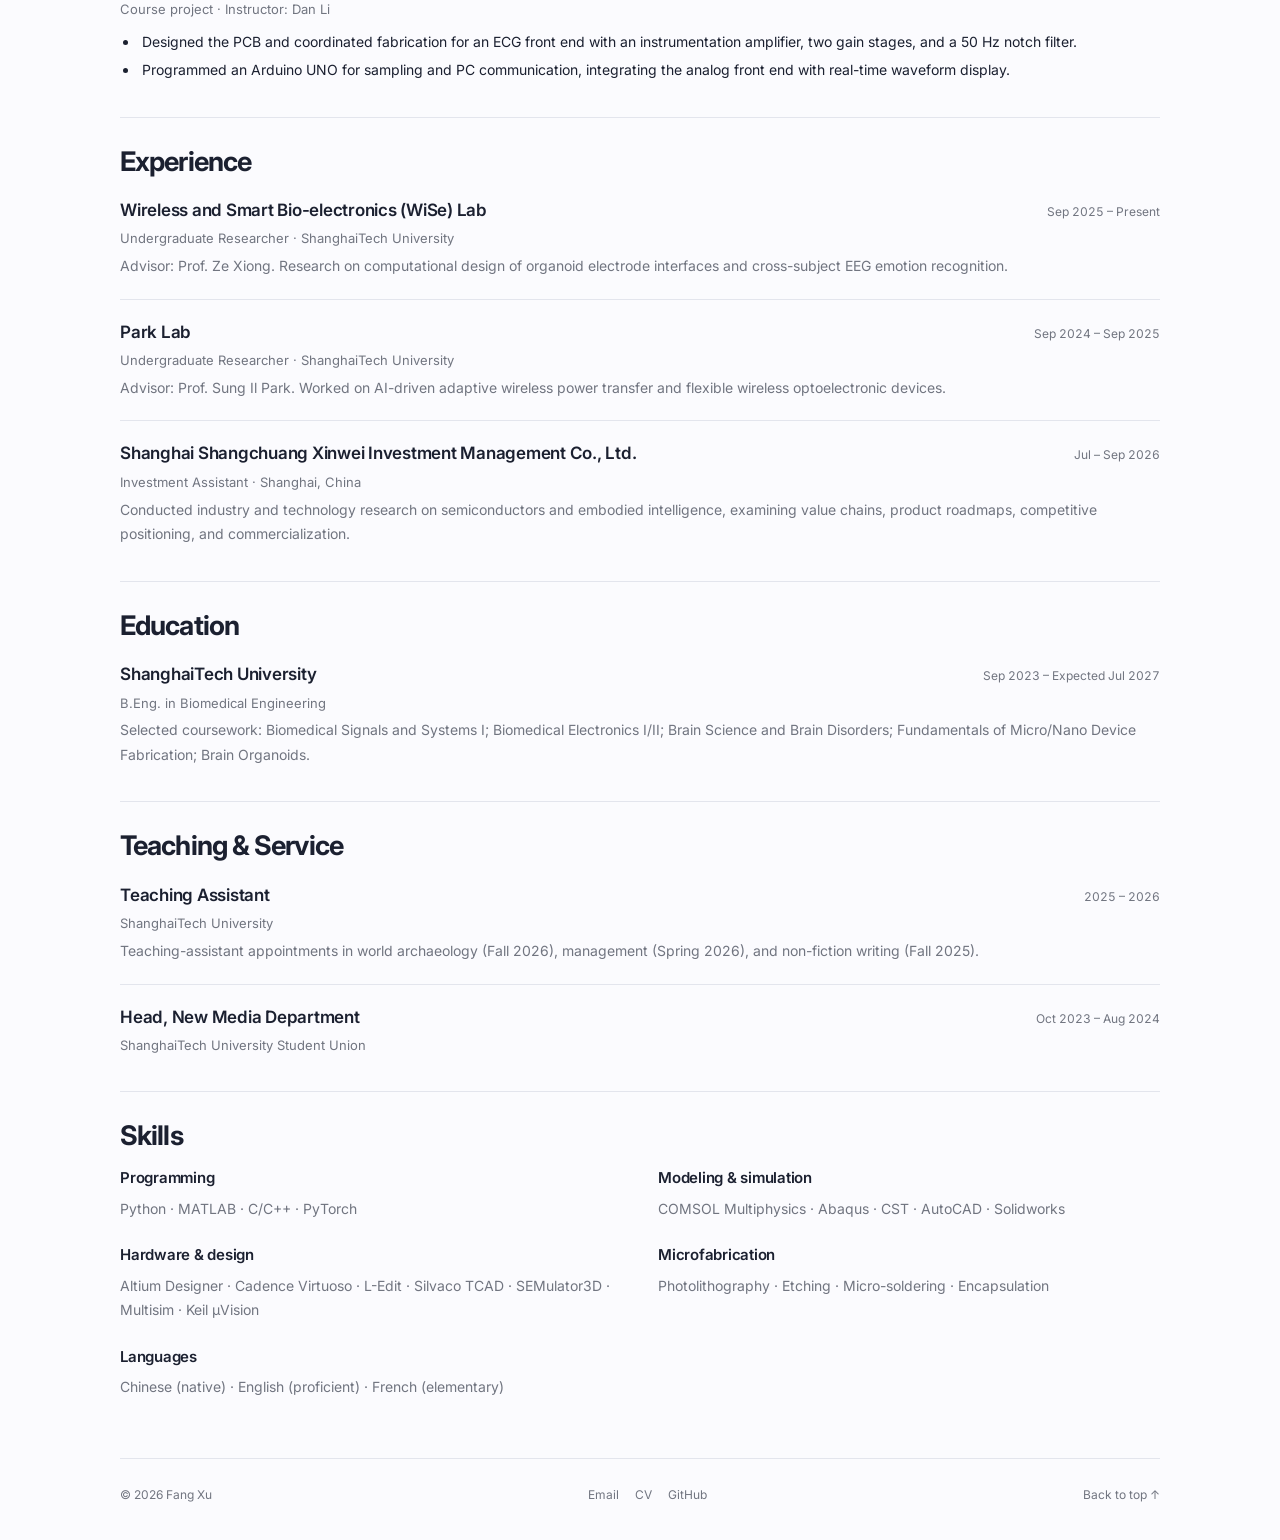
==== commit 32f13765: "Move automated-access notice to plain text files" ====
--- a/index.html
+++ b/index.html
@@ -119,10 +119,7 @@
   </main>
 
   <footer class="wrap site-footer">
-    <div class="footer-info">
-      <p>© <span id="year">2026</span> <span data-name>Fang Xu</span></p>
-      <a class="content-policy-link" href="content-use.html">Content use &amp; automated access</a>
-    </div>
+    <p>© <span id="year">2026</span> <span data-name>Fang Xu</span></p>
     <div class="footer-links" id="footer-links" aria-label="Contact links"></div>
     <a href="#about" class="back-to-top">Back to top <span aria-hidden="true">↑</span></a>
   </footer>
--- a/styles.css
+++ b/styles.css
@@ -117,18 +117,9 @@
 .content-error { color: var(--muted); padding: 16px 0; }
 .site-footer { display: flex; justify-content: space-between; align-items: center; gap: 20px; padding-block: 25px 35px; border-top: 1px solid var(--line); color: var(--muted); font-size: 12px; }
 .site-footer p { margin: 0; }
-.footer-info { display: grid; gap: 5px; }
-.content-policy-link { color: var(--muted); font-size: 11px; }
 .footer-links { display: flex; flex-wrap: wrap; gap: 16px; }
 .footer-links a { color: var(--muted); }
 .back-to-top { color: var(--muted); white-space: nowrap; }
-.policy-main { max-width: 820px; padding-block: 50px 60px; }
-.policy-main h1 { font-family: inherit; font-size: 36px; font-weight: 600; line-height: 1.25; letter-spacing: -1px; margin-bottom: 12px; }
-.policy-date { color: var(--muted); font-size: 13px; margin-bottom: 30px; }
-.policy-main section { margin-top: 30px; }
-.policy-main h2 { font-size: 21px; letter-spacing: -.45px; margin-bottom: 10px; }
-.policy-main p { overflow-wrap: anywhere; }
-.policy-main code { font-size: .9em; }
 .scroll-reveal {
   opacity: 0;
   transform: translateY(32px) scale(.985);
@@ -165,8 +156,6 @@
   .site-footer { flex-wrap: wrap; }
 }
 @media (max-width: 480px) {
-  .policy-main { padding-block: 32px 42px; }
-  .policy-main h1 { font-size: 28px; }
   .hero { grid-template-columns: 1fr; gap: 24px; }
   .portrait { width: 145px; }
   h1 { font-size: 54px; }
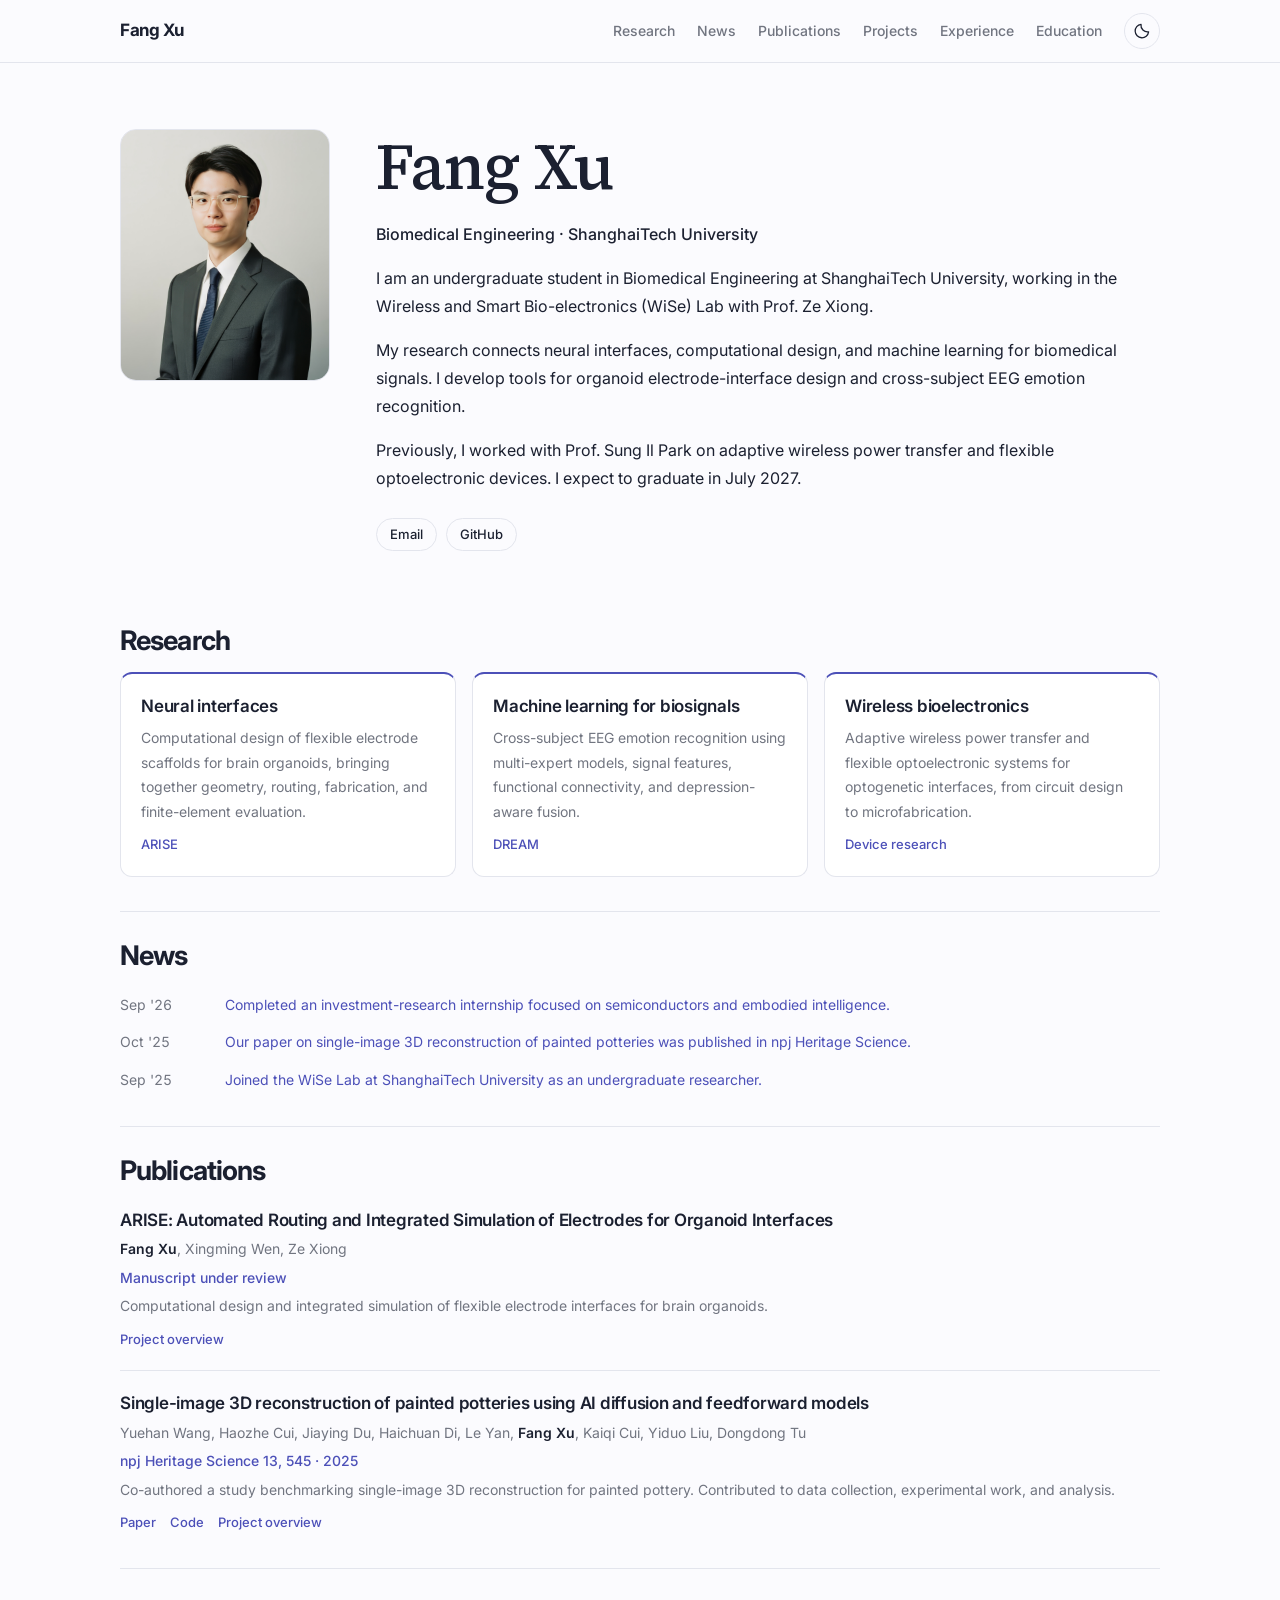
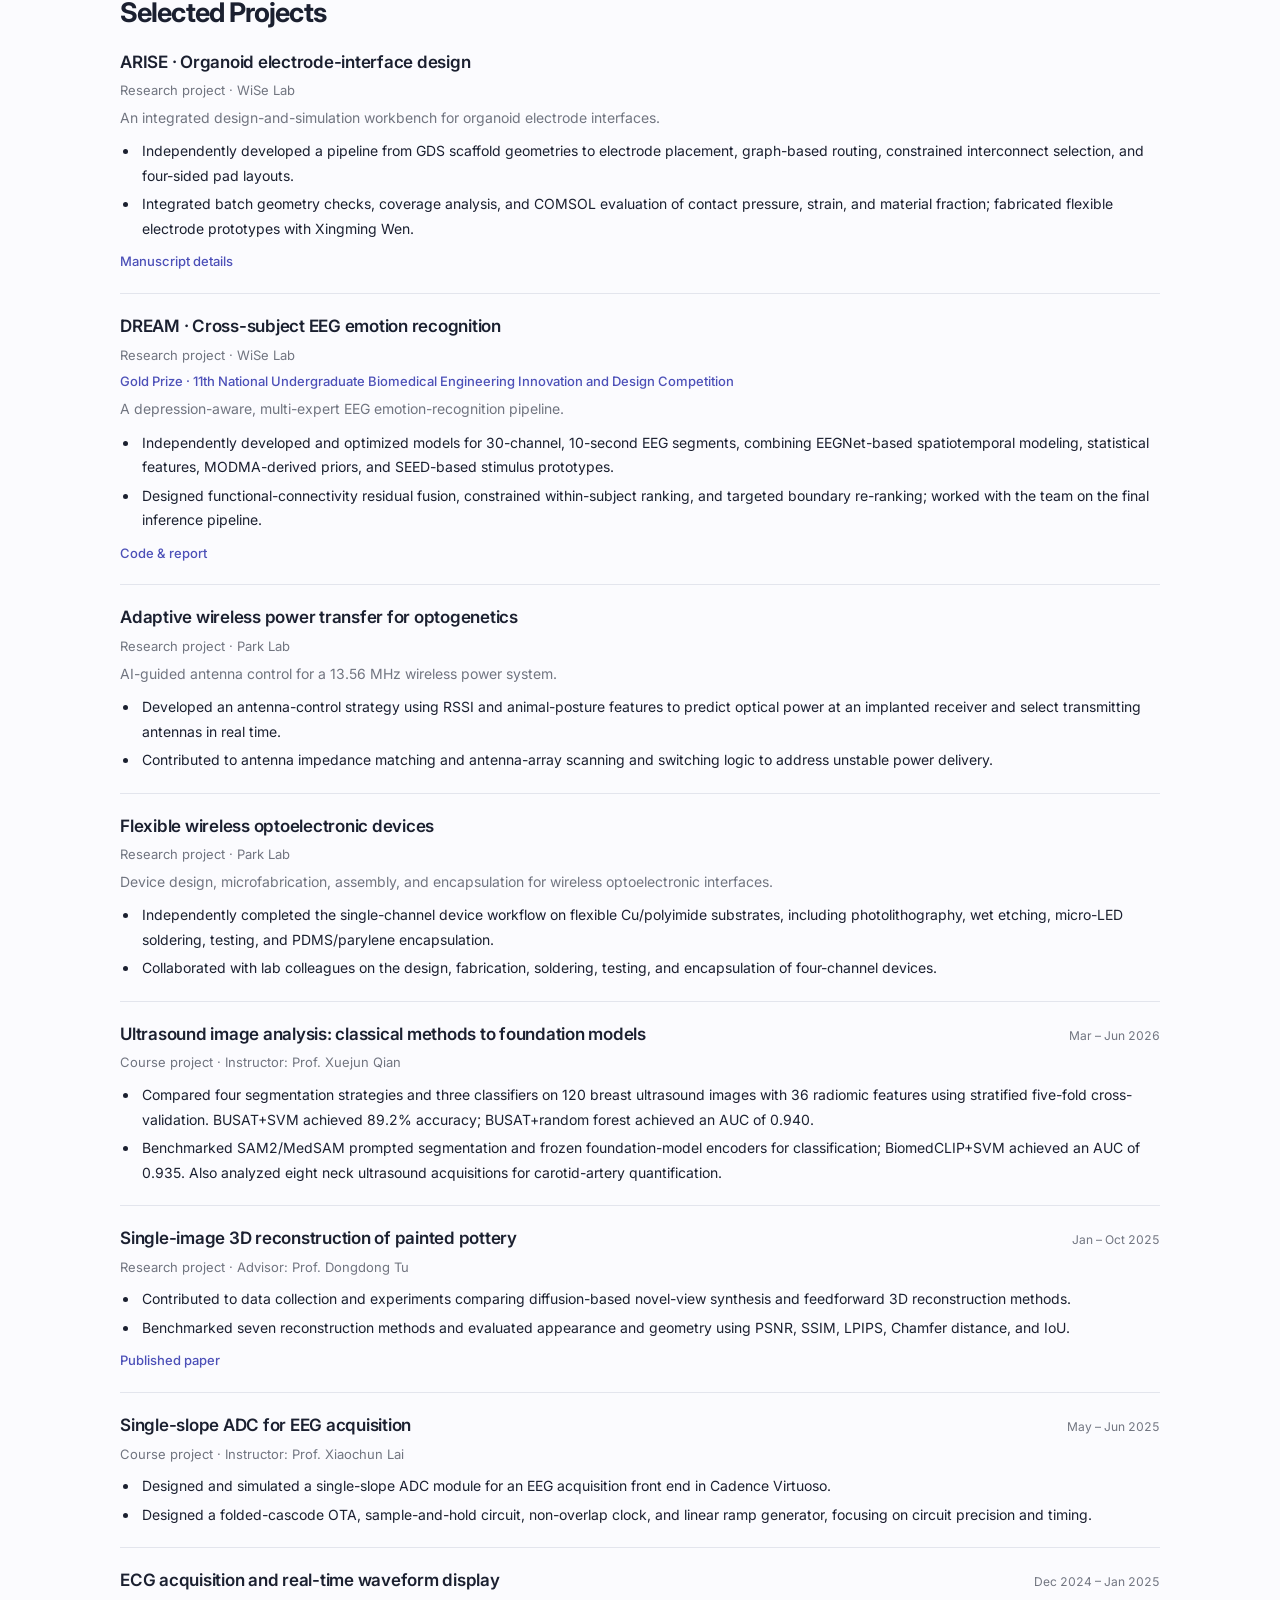
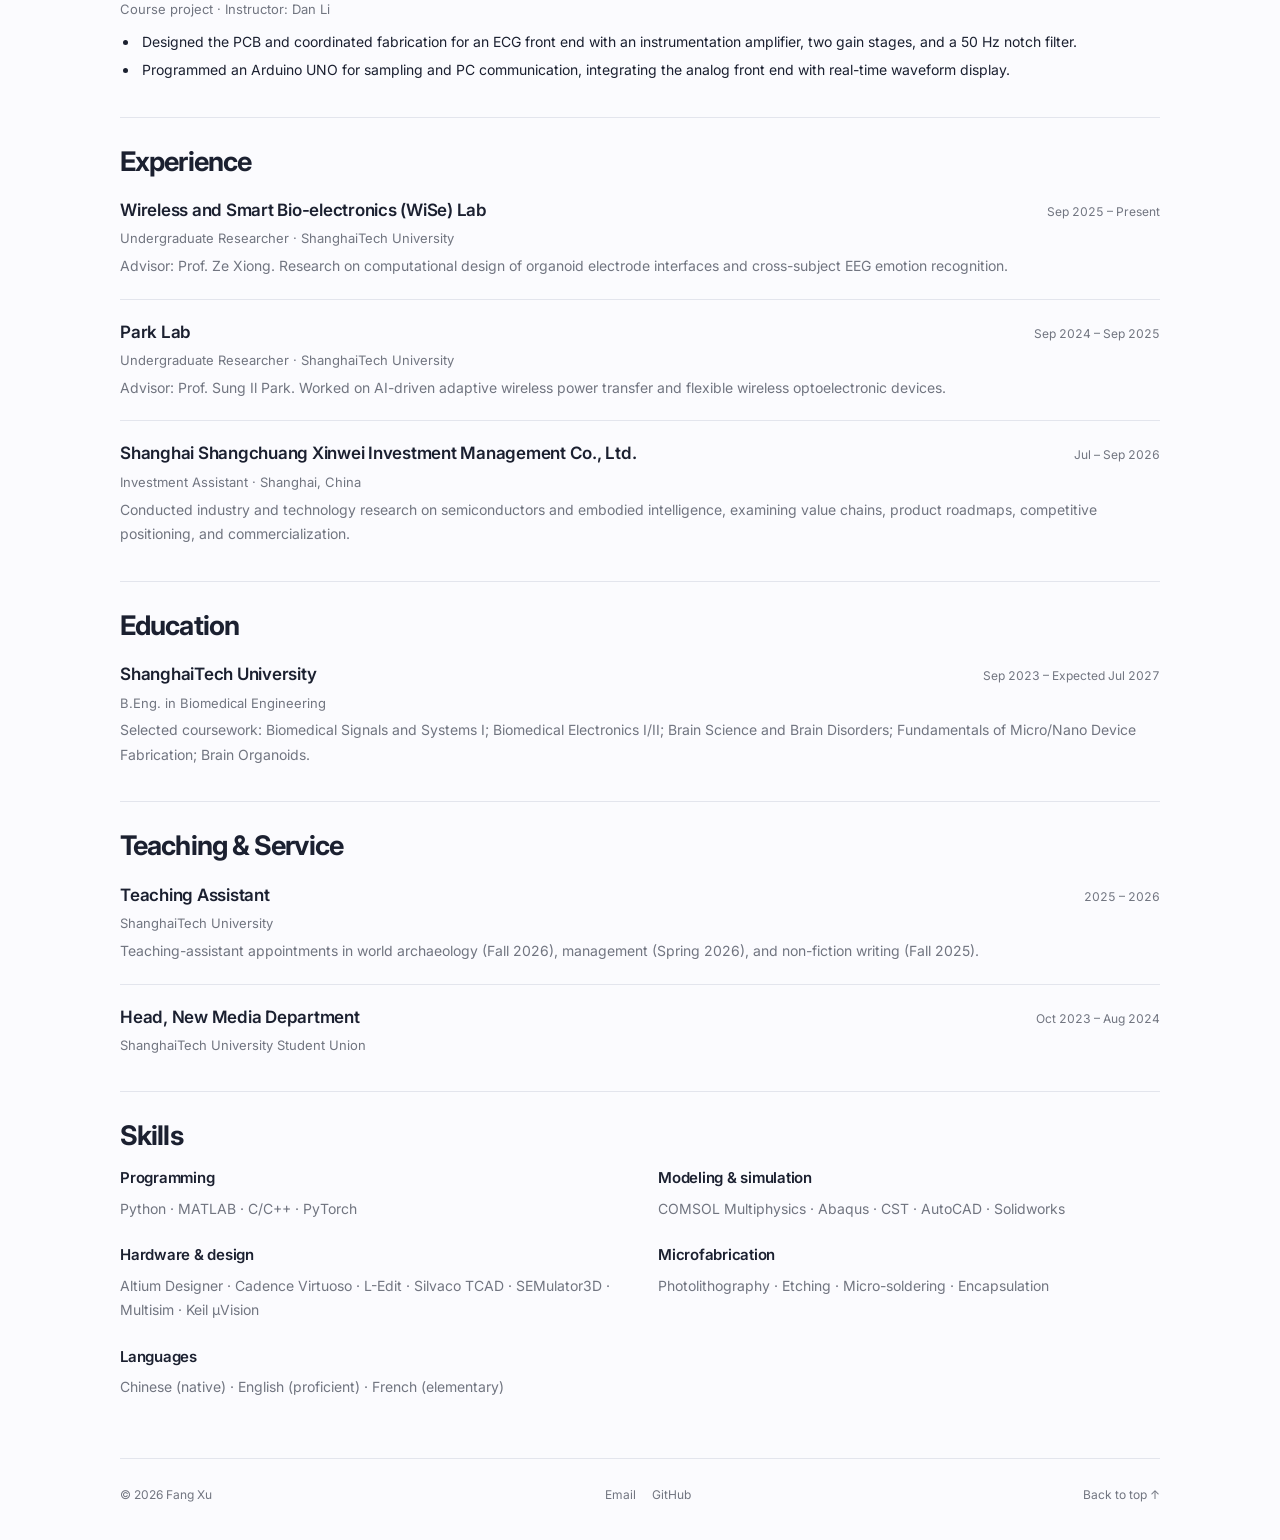
==== commit bbb983ad: "Remove CV download and generated PDF" ====
--- a/index.html
+++ b/index.html
@@ -69,7 +69,6 @@
         </div>
         <div class="profile-links" id="profile-links" aria-label="Profile links">
           <a class="pill" href="mailto:xufang2023@shanghaitech.edu.cn">Email</a>
-          <a class="pill" href="assets/Fang-Xu-CV.pdf" target="_blank" rel="noopener noreferrer">CV</a>
           <a class="pill" href="https://github.com/Freddy-Hexas" target="_blank" rel="noopener noreferrer">GitHub <span aria-hidden="true">↗</span></a>
         </div>
       </div>
@@ -114,7 +113,6 @@
       <h2 id="skills-title">Skills</h2>
       <div class="skills-grid" id="skills-content"></div>
     </section>
-    <noscript><p>See my <a href="assets/Fang-Xu-CV.pdf">academic CV</a> for complete research and experience details.</p></noscript>
     <p class="content-error" id="content-error" role="status" hidden>Content is temporarily unavailable. Please try again later.</p>
   </main>
 
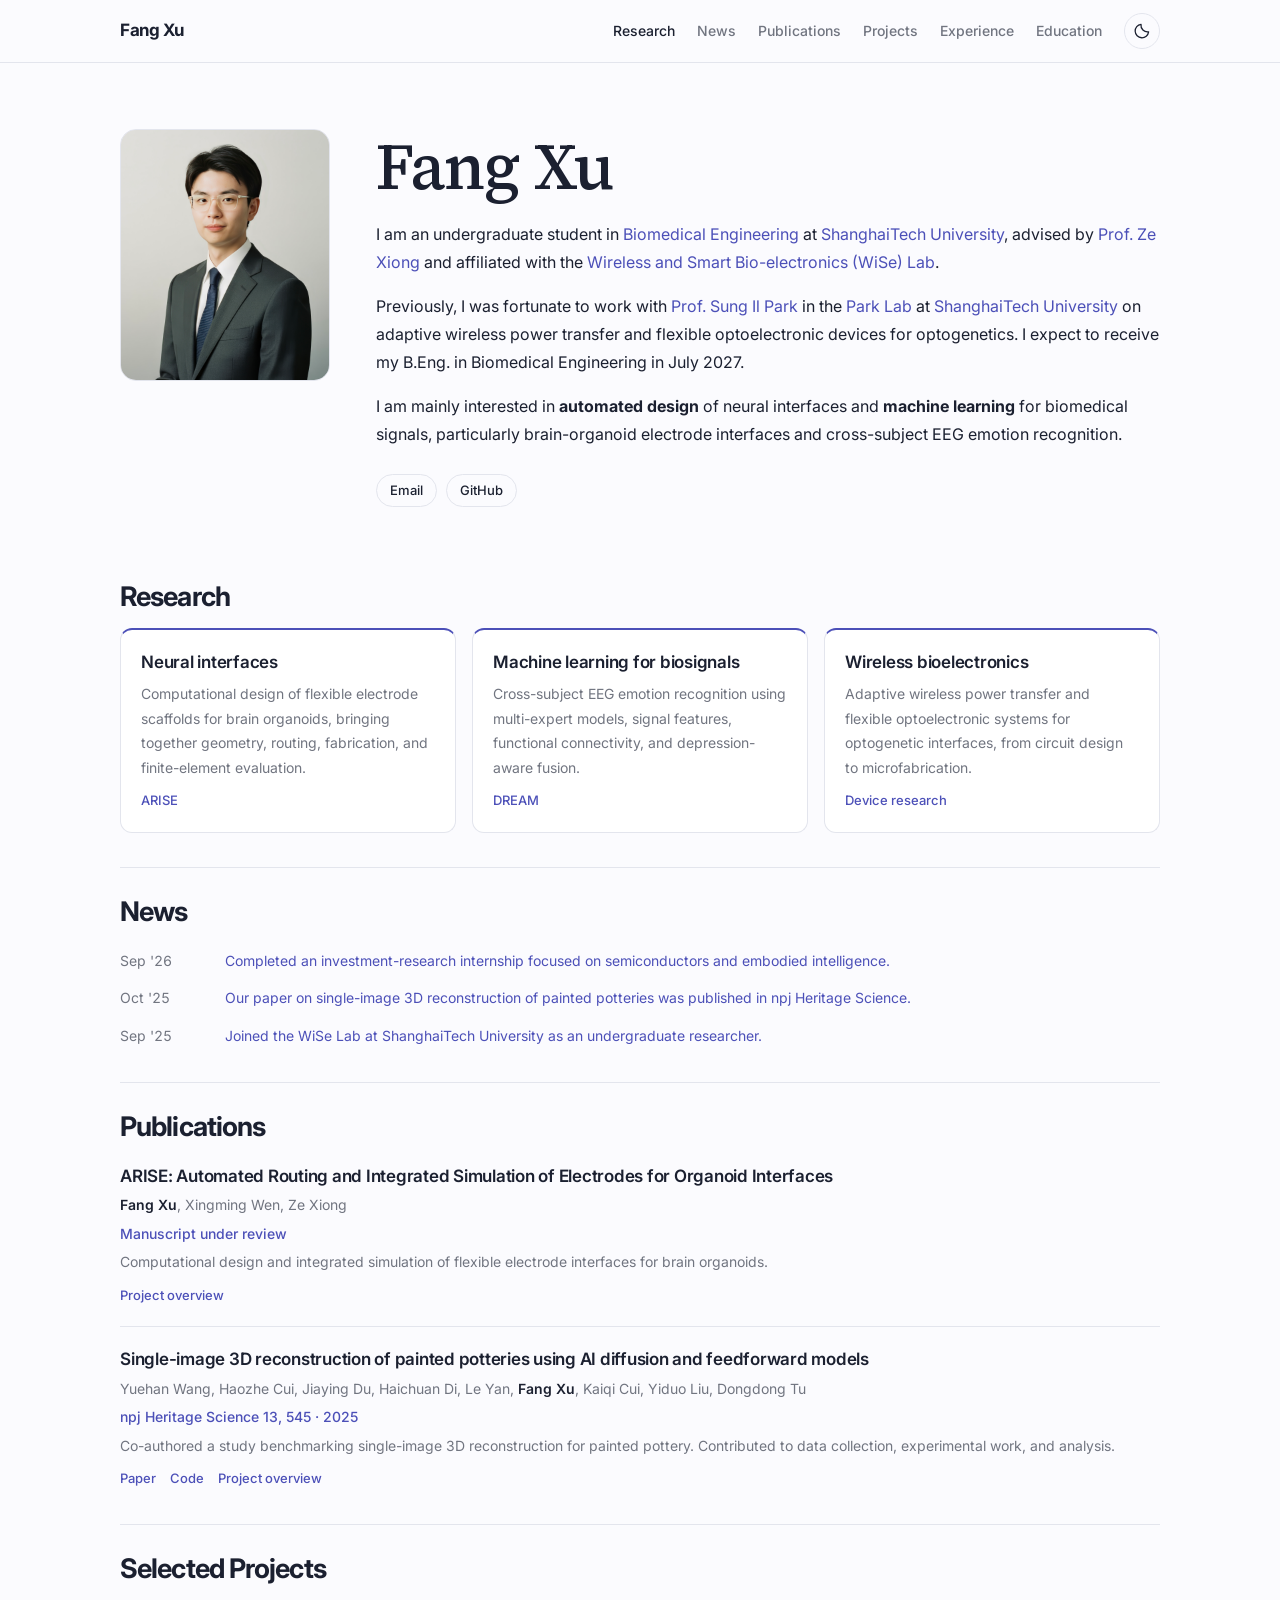
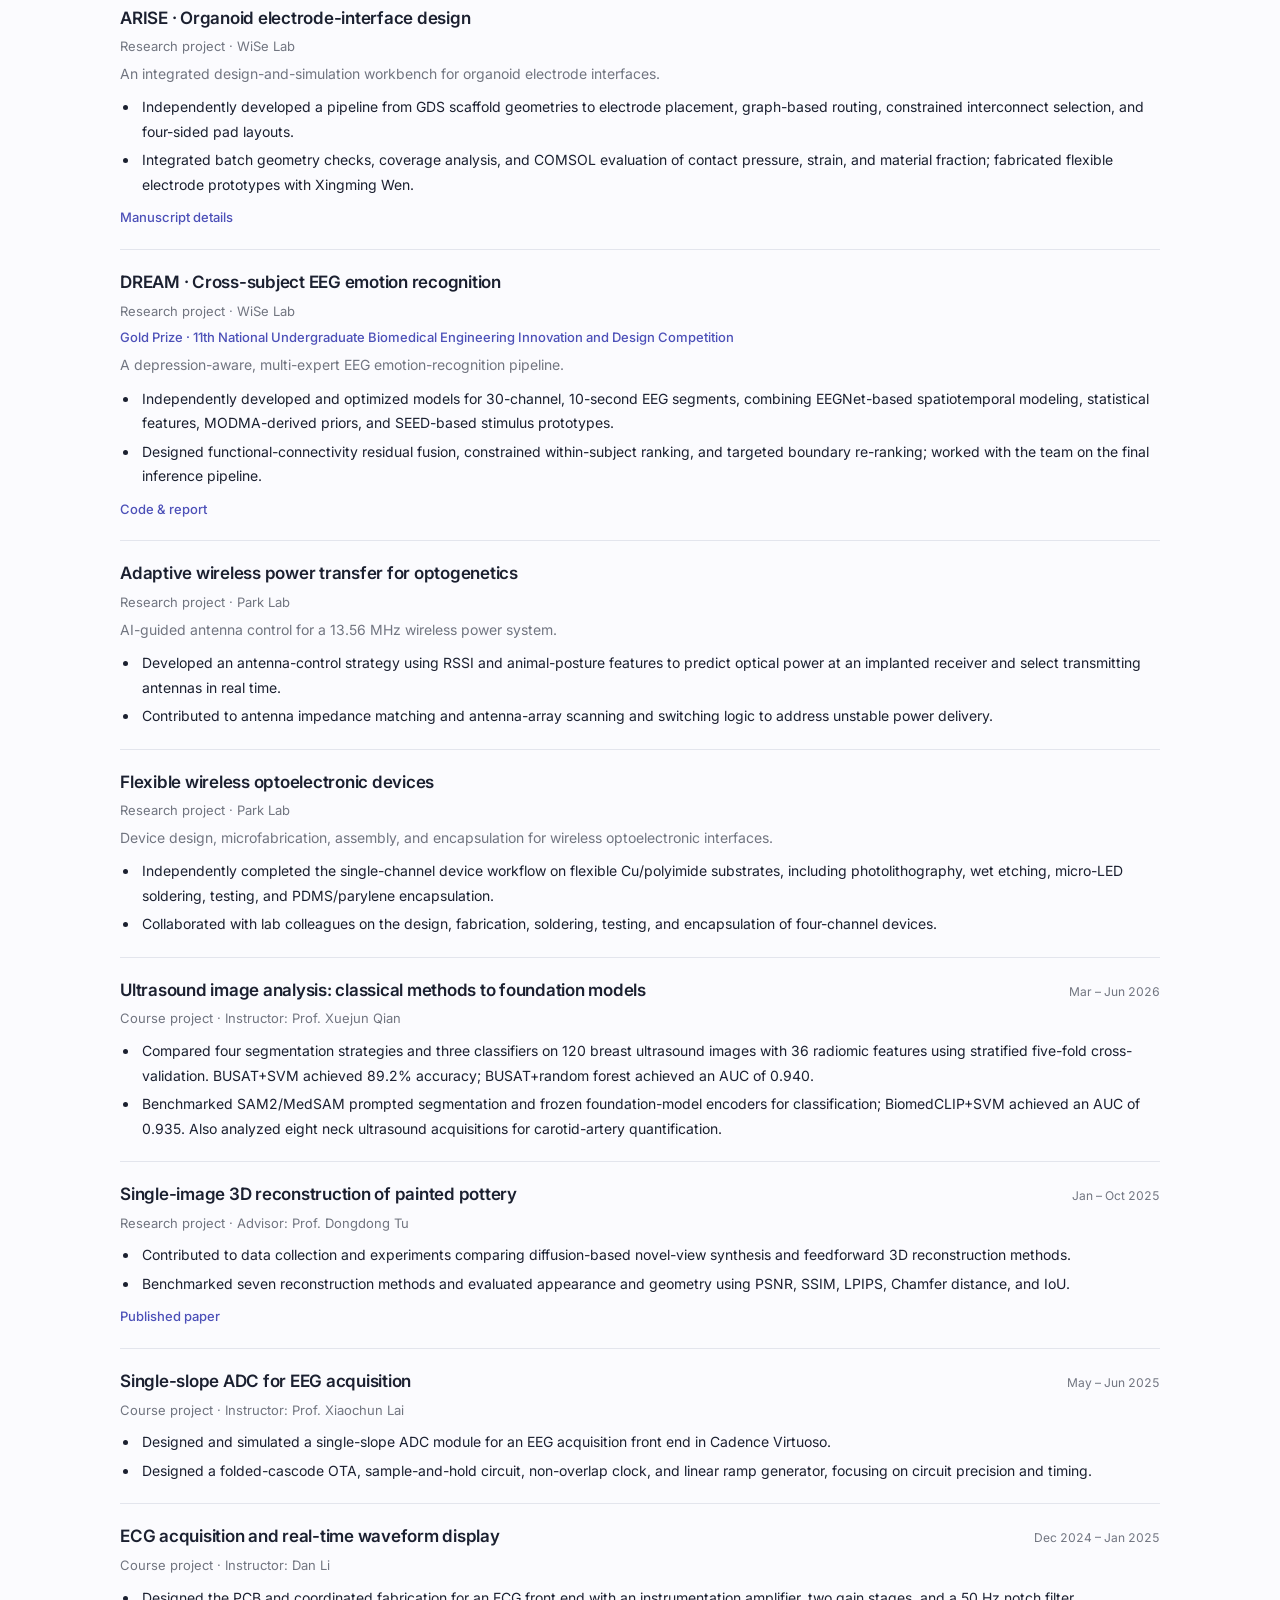
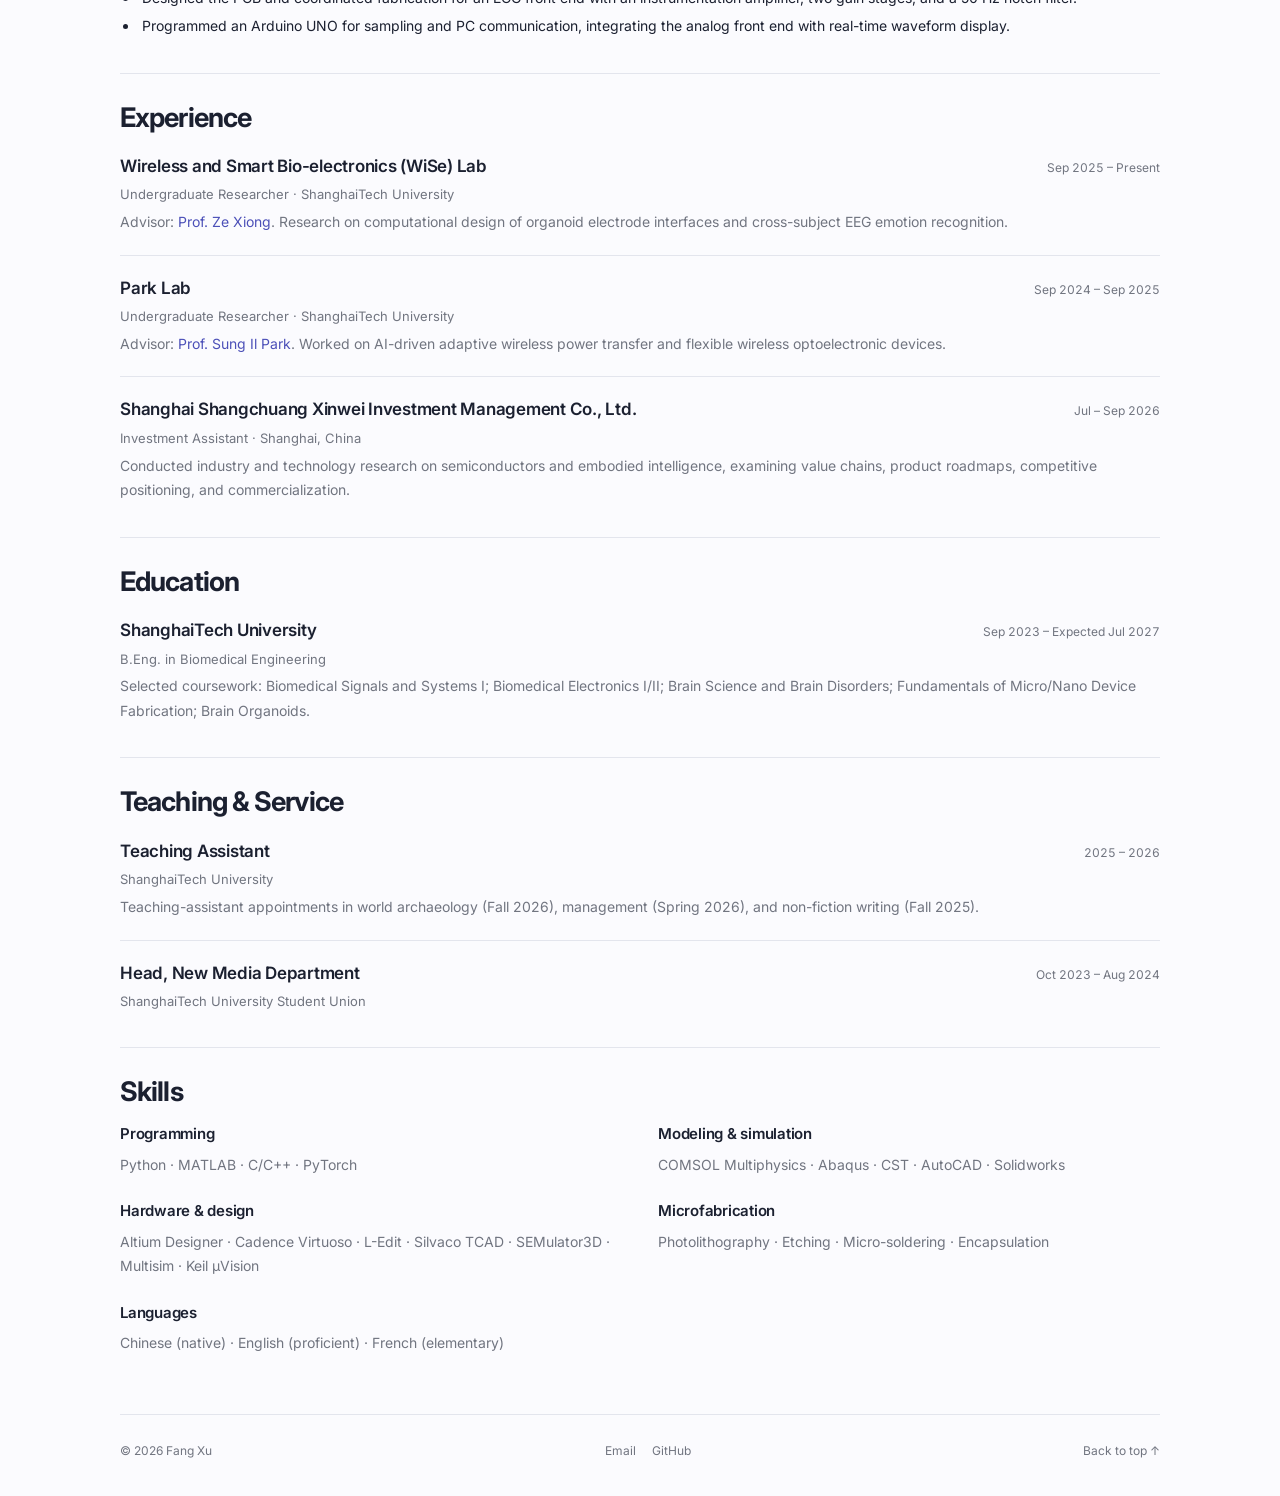
==== commit 47f9c2cd: "Refine academic bio and add advisor links" ====
--- a/index.html
+++ b/index.html
@@ -61,11 +61,11 @@
           <h1 data-name>Fang Xu</h1>
           <span class="name-chinese" id="name-chinese" lang="zh-CN" hidden></span>
         </div>
-        <p class="tagline" id="tagline">Biomedical Engineering · ShanghaiTech University</p>
+        <p class="tagline" id="tagline" hidden></p>
         <div class="biography" id="biography">
-          <p>I am an undergraduate student in Biomedical Engineering at ShanghaiTech University, working in the Wireless and Smart Bio-electronics (WiSe) Lab with Prof. Ze Xiong.</p>
-          <p>My research connects neural interfaces, computational design, and machine learning for biomedical signals. I develop tools for organoid electrode-interface design and cross-subject EEG emotion recognition.</p>
-          <p>Previously, I worked with Prof. Sung Il Park on adaptive wireless power transfer and flexible optoelectronic devices. I expect to graduate in July 2027.</p>
+          <p>I am an undergraduate student in <a href="https://bme.shanghaitech.edu.cn/bme_en/" target="_blank" rel="noopener noreferrer">Biomedical Engineering</a> at <a href="https://www.shanghaitech.edu.cn/en/" target="_blank" rel="noopener noreferrer">ShanghaiTech University</a>, advised by <a href="https://bme.shanghaitech.edu.cn/bme_en/2021/0326/c8252a1073789/page.htm" target="_blank" rel="noopener noreferrer">Prof. Ze Xiong</a> and affiliated with the <a href="https://xiong-group.com/" target="_blank" rel="noopener noreferrer">Wireless and Smart Bio-electronics (WiSe) Lab</a>.</p>
+          <p>Previously, I was fortunate to work with <a href="https://bme.shanghaitech.edu.cn/bme_en/2021/0326/c8252a1087808/page.htm" target="_blank" rel="noopener noreferrer">Prof. Sung Il Park</a> in the <a href="https://parklab.bme.shanghaitech.edu.cn/" target="_blank" rel="noopener noreferrer">Park Lab</a> at <a href="https://www.shanghaitech.edu.cn/en/" target="_blank" rel="noopener noreferrer">ShanghaiTech University</a> on adaptive wireless power transfer and flexible optoelectronic devices for optogenetics. I expect to receive my B.Eng. in Biomedical Engineering in July 2027.</p>
+          <p>I am mainly interested in <strong>automated design</strong> of neural interfaces and <strong>machine learning</strong> for biomedical signals, particularly brain-organoid electrode interfaces and cross-subject EEG emotion recognition.</p>
         </div>
         <div class="profile-links" id="profile-links" aria-label="Profile links">
           <a class="pill" href="mailto:xufang2023@shanghaitech.edu.cn">Email</a>
